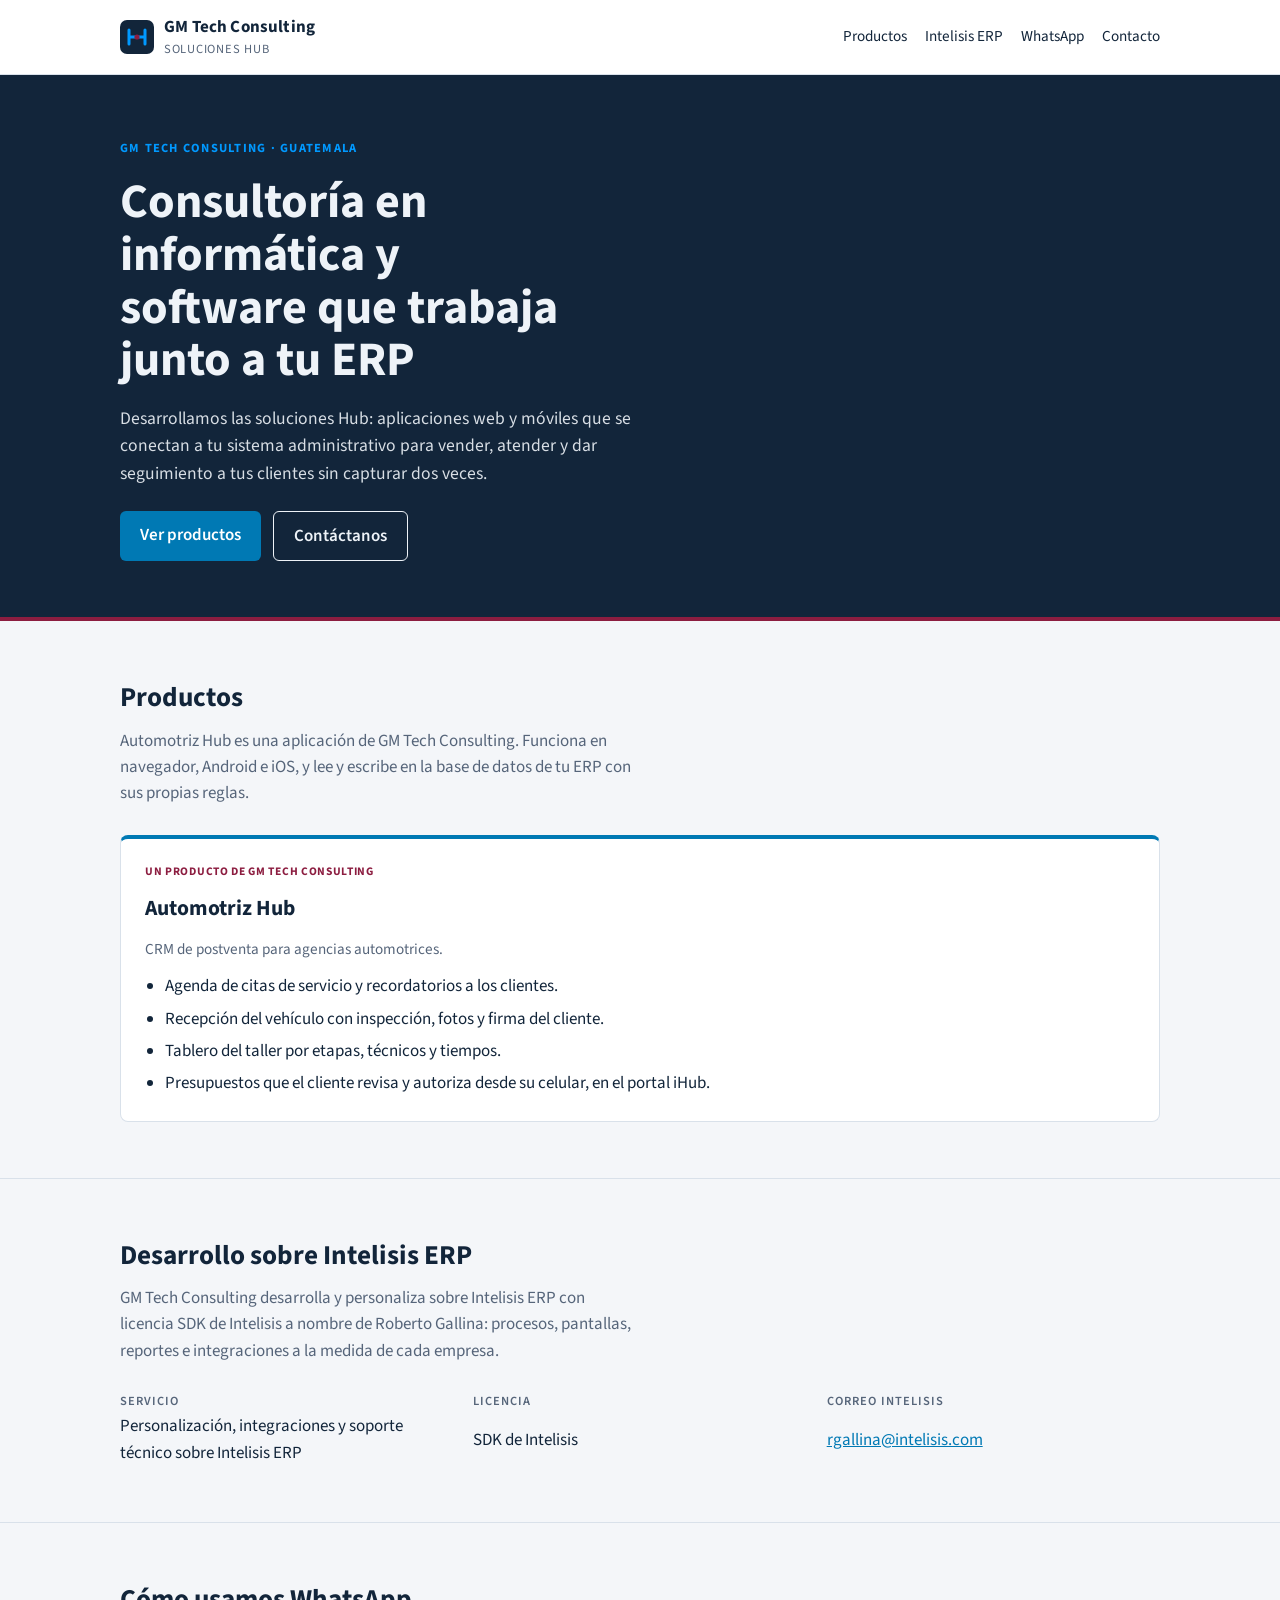
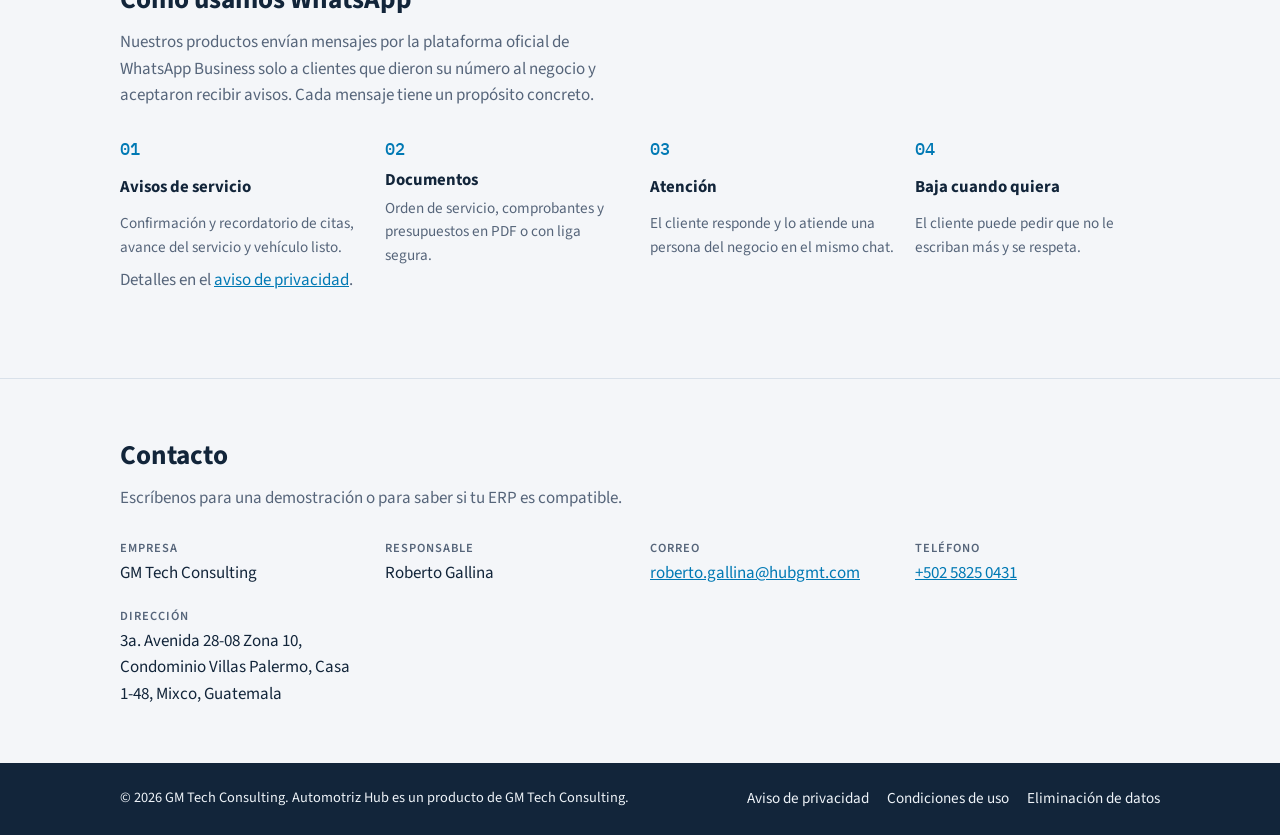
==== index.html @ 44f6e664 "Página de eliminación de datos (requisito de Meta)" ====
<!doctype html>
<html lang="es">
<head>
<meta charset="utf-8">
<meta name="viewport" content="width=device-width, initial-scale=1">
<title>GM Tech Consulting · Automotriz Hub</title>
<meta name="description" content="GM Tech Consulting: consultoría en informática y Automotriz Hub, CRM de postventa para agencias automotrices. Guatemala.">
<link rel="preconnect" href="https://fonts.googleapis.com">
<link rel="stylesheet" href="https://fonts.googleapis.com/css2?family=Source+Sans+3:wght@400;600;700&family=IBM+Plex+Mono:wght@500&display=swap">
<link rel="stylesheet" href="estilos.css">
</head>
<body>
<header class="barra">
  <div class="ancho">
    <a class="marca" href="./">
      <svg width="34" height="34" viewBox="0 0 34 34" aria-hidden="true"><rect width="34" height="34" rx="7" fill="#12253a"/><path d="M9 10v14M25 10v14M9 17h16" stroke="#0099ff" stroke-width="3" stroke-linecap="round"/><circle cx="17" cy="17" r="2.6" fill="#8c1d40"/></svg>
      <span>GM Tech Consulting<small>Soluciones Hub</small></span>
    </a>
    <nav aria-label="Principal">
      <a href="#productos">Productos</a>
      <a href="#intelisis">Intelisis ERP</a>
      <a href="#whatsapp">WhatsApp</a>
      <a href="#contacto">Contacto</a>
    </nav>
  </div>
</header>

<main>
  <div class="portada">
    <div class="ancho">
      <p class="etiqueta">GM Tech Consulting · Guatemala</p>
      <h1>Consultoría en informática y software que trabaja junto a tu ERP</h1>
      <p class="lema">Desarrollamos las soluciones Hub: aplicaciones web y móviles que se conectan a tu sistema administrativo para vender, atender y dar seguimiento a tus clientes sin capturar dos veces.</p>
      <div class="botones">
        <a class="boton" href="#productos">Ver productos</a>
        <a class="boton claro" href="#contacto">Contáctanos</a>
      </div>
    </div>
  </div>

  <section id="productos">
    <div class="ancho">
      <h2>Productos</h2>
      <p class="intro">Automotriz Hub es una aplicación de GM Tech Consulting. Funciona en navegador, Android e iOS, y lee y escribe en la base de datos de tu ERP con sus propias reglas.</p>
      <div class="productos">
        <article class="producto" id="automotriz-hub">
          <p class="sello">Un producto de GM Tech Consulting</p>
          <h3>Automotriz Hub</h3>
          <p class="para">CRM de postventa para agencias automotrices.</p>
          <ul>
            <li>Agenda de citas de servicio y recordatorios a los clientes.</li>
            <li>Recepción del vehículo con inspección, fotos y firma del cliente.</li>
            <li>Tablero del taller por etapas, técnicos y tiempos.</li>
            <li>Presupuestos que el cliente revisa y autoriza desde su celular, en el portal iHub.</li>
          </ul>
        </article>
      </div>
    </div>
  </section>

  <section id="intelisis">
    <div class="ancho">
      <h2>Desarrollo sobre Intelisis ERP</h2>
      <p class="intro">GM Tech Consulting desarrolla y personaliza sobre Intelisis ERP con licencia SDK de Intelisis a nombre de Roberto Gallina: procesos, pantallas, reportes e integraciones a la medida de cada empresa.</p>
      <div class="contacto">
        <div class="dato"><b>Servicio</b><span>Personalización, integraciones y soporte técnico sobre Intelisis ERP</span></div>
        <div class="dato"><b>Licencia</b><span>SDK de Intelisis</span></div>
        <div class="dato"><b>Correo Intelisis</b><a href="mailto:rgallina@intelisis.com">rgallina@intelisis.com</a></div>
      </div>
    </div>
  </section>

  <section id="whatsapp">
    <div class="ancho">
      <h2>Cómo usamos WhatsApp</h2>
      <p class="intro">Nuestros productos envían mensajes por la plataforma oficial de WhatsApp Business solo a clientes que dieron su número al negocio y aceptaron recibir avisos. Cada mensaje tiene un propósito concreto.</p>
      <ol class="pasos">
        <li><strong>Avisos de servicio</strong><span>Confirmación y recordatorio de citas, avance del servicio y vehículo listo.</span></li>
        <li><strong>Documentos</strong><span>Orden de servicio, comprobantes y presupuestos en PDF o con liga segura.</span></li>
        <li><strong>Atención</strong><span>El cliente responde y lo atiende una persona del negocio en el mismo chat.</span></li>
        <li><strong>Baja cuando quiera</strong><span>El cliente puede pedir que no le escriban más y se respeta.</span></li>
      </ol>
      <p class="intro">Detalles en el <a href="privacidad.html">aviso de privacidad</a>.</p>
    </div>
  </section>

  <section id="contacto">
    <div class="ancho">
      <h2>Contacto</h2>
      <p class="intro">Escríbenos para una demostración o para saber si tu ERP es compatible.</p>
      <div class="contacto">
        <div class="dato"><b>Empresa</b><span>GM Tech Consulting</span></div>
        <div class="dato"><b>Responsable</b><span>Roberto Gallina</span></div>
        <div class="dato"><b>Correo</b><a href="mailto:roberto.gallina@hubgmt.com">roberto.gallina@hubgmt.com</a></div>
        <div class="dato"><b>Teléfono</b><a href="tel:+50258250431">+502 5825 0431</a></div>
        <div class="dato"><b>Dirección</b><span>3a. Avenida 28-08 Zona 10, Condominio Villas Palermo, Casa 1-48, Mixco, Guatemala</span></div>
      </div>
    </div>
  </section>
</main>

<footer>
  <div class="ancho">
    <span>© 2026 GM Tech Consulting. Automotriz Hub es un producto de GM Tech Consulting.</span>
    <nav aria-label="Legal"><a href="privacidad.html">Aviso de privacidad</a><a href="condiciones.html">Condiciones de uso</a><a href="eliminacion-datos.html">Eliminación de datos</a></nav>
  </div>
</footer>
</body>
</html>
---- estilos.css ----
/* GM Tech Consulting · hoja única del sitio. Tokens de color en :root, modo oscuro por preferencia del sistema. */
:root{
  --fondo:#f4f6f9; --panel:#ffffff; --tinta:#12253a; --suave:#56657a; --linea:#d9e1ea;
  --accion:#0079b4; --vivo:#0099ff; --acento:#8c1d40; --banda:#12253a; --banda-tinta:#eef3f8;
  --f-texto:"Myriad Pro","Source Sans 3","Segoe UI",system-ui,sans-serif;
  --f-mono:"IBM Plex Mono",ui-monospace,Menlo,Consolas,monospace;
}
@media (prefers-color-scheme: dark){
  :root{--fondo:#0b1622; --panel:#12253a; --tinta:#e8eef5; --suave:#9fb0c3; --linea:#22384f;
    --accion:#4fb3e6; --vivo:#5cc2ff; --acento:#e07a9a; --banda:#071019; --banda-tinta:#e8eef5; color-scheme:dark}
}
*{box-sizing:border-box}
html{scroll-behavior:smooth}
body{margin:0;background:var(--fondo);color:var(--tinta);font-family:var(--f-texto);font-size:17px;line-height:1.55}
a{color:var(--accion)}
img{max-width:100%}
.ancho{max-width:1080px;margin:0 auto;padding-inline:20px}

/* Barra superior */
.barra{background:var(--panel);border-bottom:1px solid var(--linea)}
.barra .ancho{display:flex;flex-wrap:wrap;align-items:center;justify-content:space-between;gap:12px;padding-block:14px}
.marca{display:flex;align-items:center;gap:10px;text-decoration:none;color:var(--tinta);font-weight:700;letter-spacing:.01em}
.marca svg{flex:none}
.marca small{display:block;font-weight:400;color:var(--suave);font-size:.78rem;letter-spacing:.06em;text-transform:uppercase}
nav{display:flex;flex-wrap:wrap;gap:4px 18px;font-size:.95rem}
nav a{text-decoration:none;color:var(--tinta)}
nav a:hover{color:var(--accion)}

/* Portada */
.portada{background:var(--banda);color:var(--banda-tinta);border-bottom:4px solid var(--acento)}
.portada .ancho{padding-block:64px 56px;display:grid;gap:18px}
.etiqueta{font-size:.78rem;letter-spacing:.1em;text-transform:uppercase;color:var(--vivo);font-weight:700;margin:0}
h1{font-size:clamp(2rem,4.5vw,3rem);line-height:1.1;margin:0;text-wrap:balance;max-width:20ch}
.portada p.lema{margin:0;max-width:60ch;font-size:1.1rem;opacity:.9}
.botones{display:flex;flex-wrap:wrap;gap:12px;margin-top:6px}
.boton{display:inline-block;padding:11px 20px;border-radius:6px;background:var(--accion);color:#fff;text-decoration:none;font-weight:600}
.boton.claro{background:transparent;border:1px solid currentColor;color:var(--banda-tinta)}

/* Secciones */
section{padding-block:56px}
section + section{border-top:1px solid var(--linea)}
h2{font-size:1.7rem;margin:0 0 8px;text-wrap:balance}
.intro{color:var(--suave);max-width:65ch;margin:0 0 28px}
.productos{display:grid;grid-template-columns:repeat(auto-fit,minmax(300px,1fr));gap:24px}
.producto{background:var(--panel);border:1px solid var(--linea);border-top:4px solid var(--accion);border-radius:8px;padding:24px;display:grid;gap:12px;align-content:start;min-width:0}
.producto h3{margin:0;font-size:1.35rem}
.producto .para{margin:0;color:var(--suave);font-size:.95rem}
.producto ul{margin:0;padding-left:20px;display:grid;gap:6px}
.sello{display:inline-block;font-size:.72rem;font-weight:700;letter-spacing:.06em;text-transform:uppercase;color:var(--acento);margin:0}

.pasos{display:grid;grid-template-columns:repeat(auto-fit,minmax(220px,1fr));gap:20px;counter-reset:paso;padding:0;margin:0;list-style:none}
.pasos li{counter-increment:paso;display:grid;gap:4px;min-width:0}
.pasos li::before{content:counter(paso,decimal-leading-zero);font-family:var(--f-mono);color:var(--accion);font-weight:500}
.pasos strong{font-size:1.05rem}
.pasos span{color:var(--suave);font-size:.95rem}

.contacto{display:grid;grid-template-columns:repeat(auto-fit,minmax(240px,1fr));gap:20px}
.dato{display:grid;gap:2px;min-width:0}
.dato b{font-size:.78rem;letter-spacing:.08em;text-transform:uppercase;color:var(--suave);font-weight:600}
.dato span,.dato a{overflow-wrap:anywhere}

/* Páginas legales */
.legal .ancho{max-width:760px}
.legal h1{font-size:2.2rem;max-width:none}
.legal h2{font-size:1.25rem;margin-top:32px}
.legal p,.legal li{max-width:68ch}
.legal .fecha{color:var(--suave);font-size:.95rem}

footer{background:var(--banda);color:var(--banda-tinta);font-size:.9rem}
footer .ancho{display:flex;flex-wrap:wrap;justify-content:space-between;gap:12px;padding-block:24px}
footer a{color:var(--banda-tinta)}
footer nav a{color:var(--banda-tinta)}
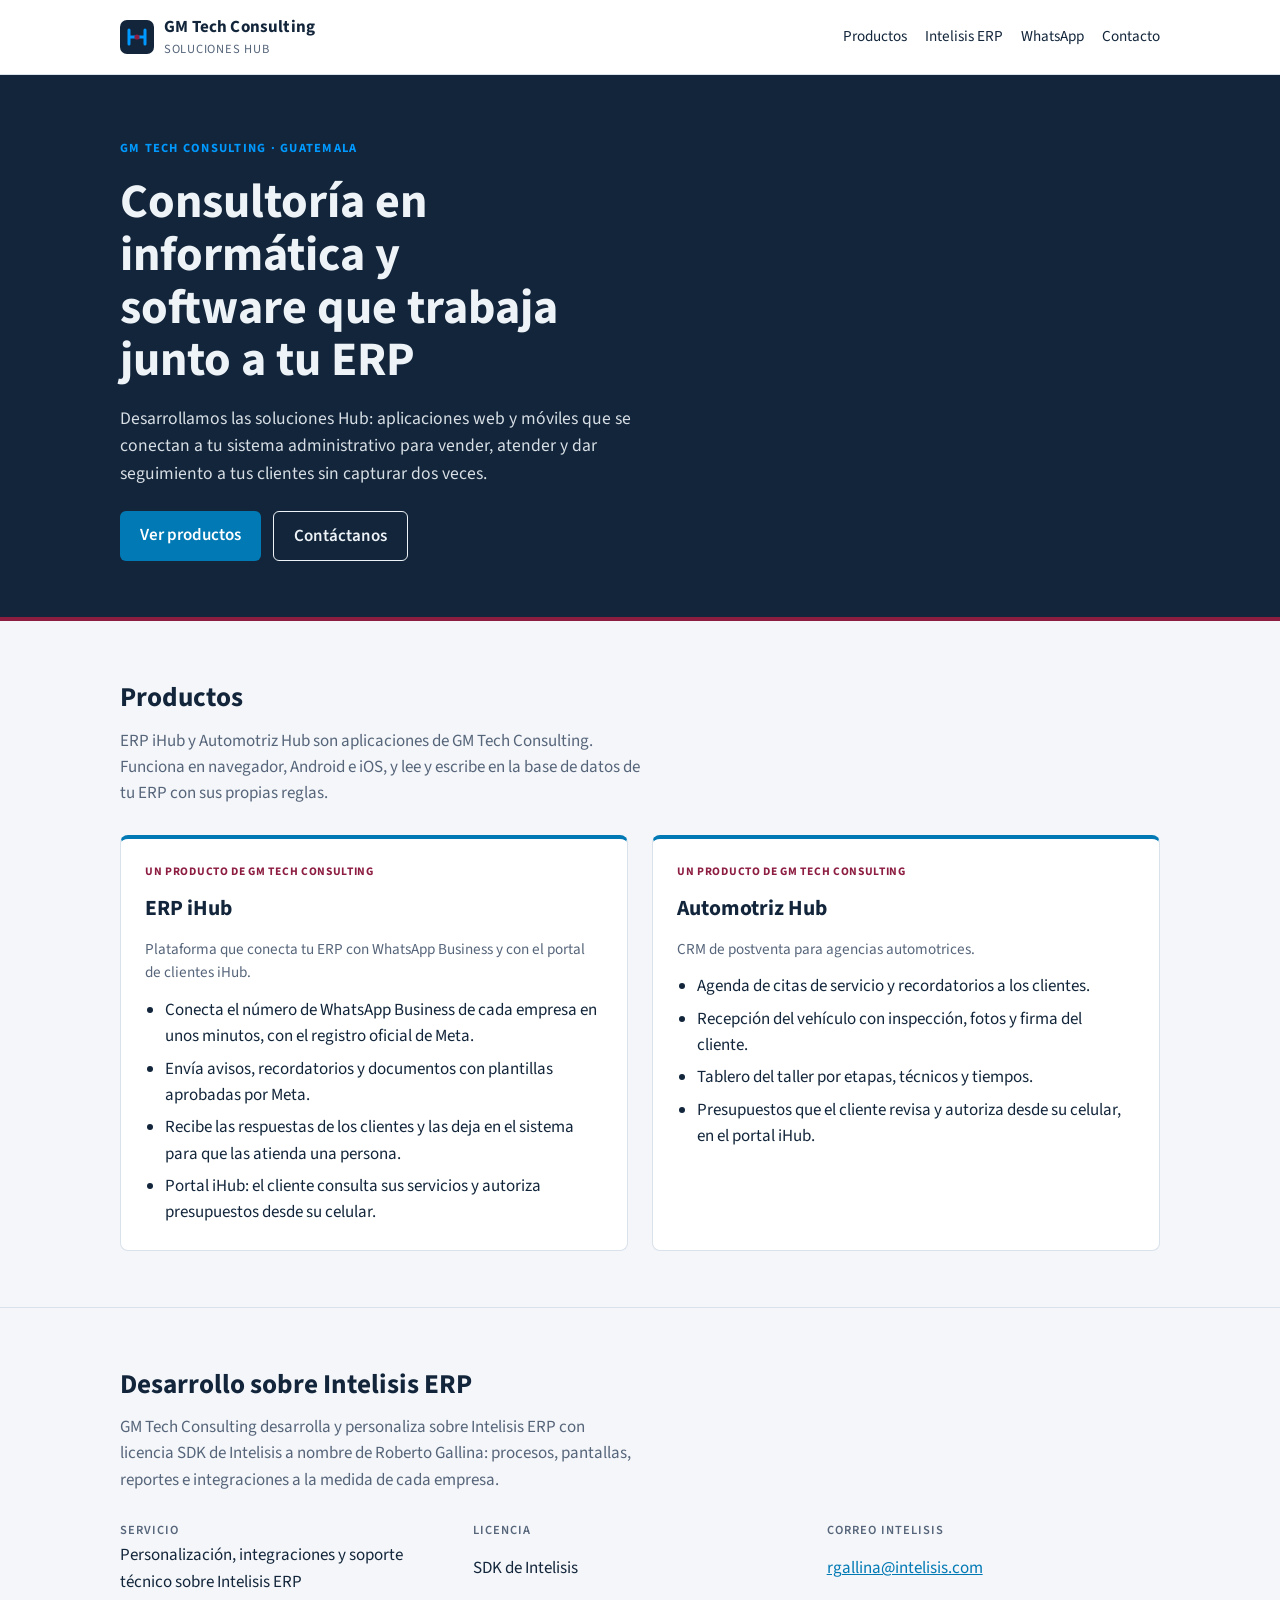
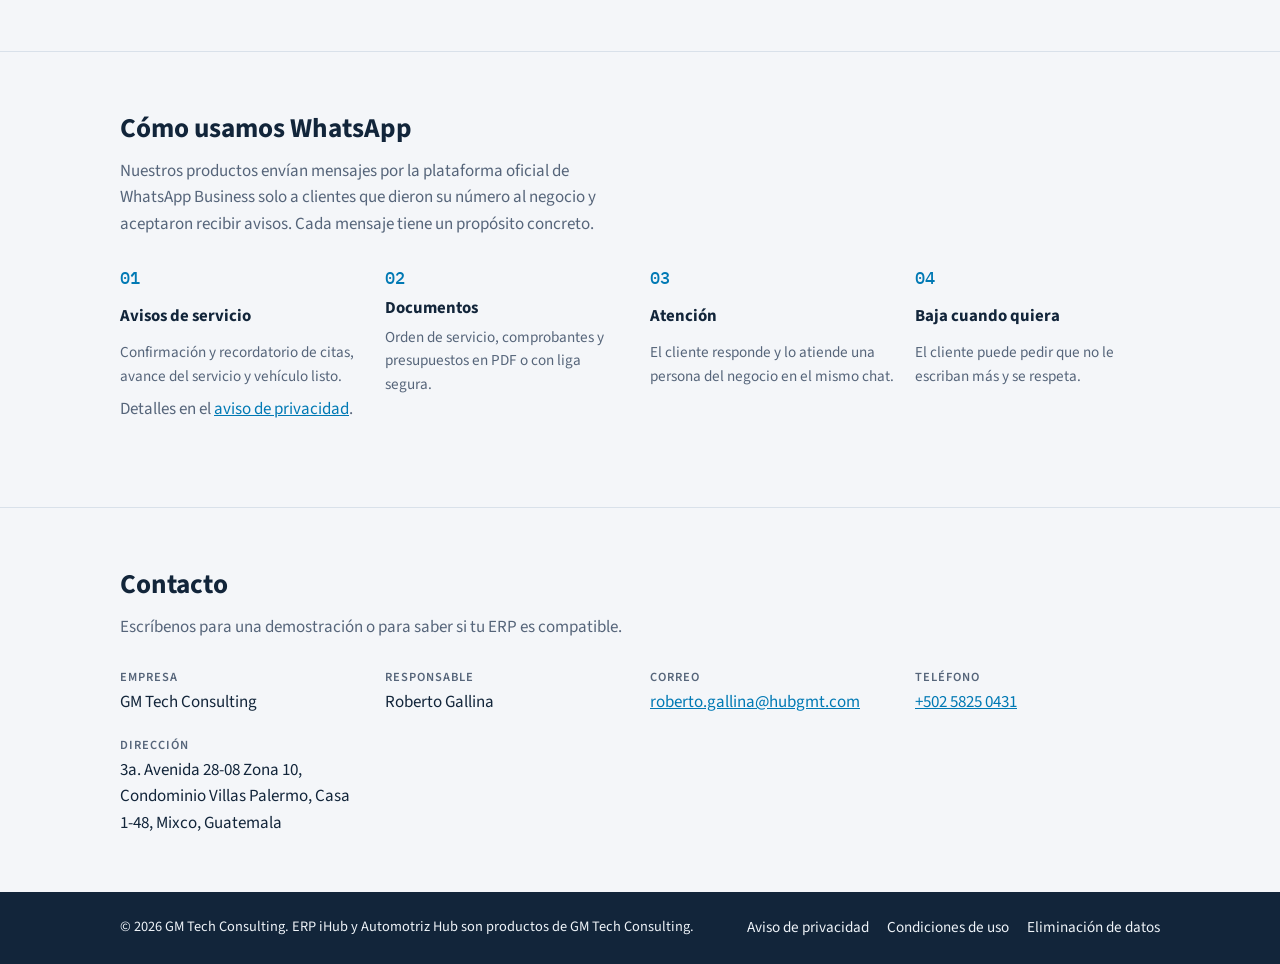
==== commit 30b64e5f: "Producto ERP iHub en el sitio y en las páginas legales" ====
--- a/index.html
+++ b/index.html
@@ -3,8 +3,8 @@
 <head>
 <meta charset="utf-8">
 <meta name="viewport" content="width=device-width, initial-scale=1">
-<title>GM Tech Consulting · Automotriz Hub</title>
-<meta name="description" content="GM Tech Consulting: consultoría en informática y Automotriz Hub, CRM de postventa para agencias automotrices. Guatemala.">
+<title>GM Tech Consulting · ERP iHub y Automotriz Hub</title>
+<meta name="description" content="GM Tech Consulting: consultoría en informática, ERP iHub (WhatsApp Business y portal de clientes para tu ERP) y Automotriz Hub, CRM de postventa para agencias automotrices. Guatemala.">
 <link rel="preconnect" href="https://fonts.googleapis.com">
 <link rel="stylesheet" href="https://fonts.googleapis.com/css2?family=Source+Sans+3:wght@400;600;700&family=IBM+Plex+Mono:wght@500&display=swap">
 <link rel="stylesheet" href="estilos.css">
@@ -41,8 +41,19 @@
   <section id="productos">
     <div class="ancho">
       <h2>Productos</h2>
-      <p class="intro">Automotriz Hub es una aplicación de GM Tech Consulting. Funciona en navegador, Android e iOS, y lee y escribe en la base de datos de tu ERP con sus propias reglas.</p>
+      <p class="intro">ERP iHub y Automotriz Hub son aplicaciones de GM Tech Consulting. Funciona en navegador, Android e iOS, y lee y escribe en la base de datos de tu ERP con sus propias reglas.</p>
       <div class="productos">
+        <article class="producto" id="erp-ihub">
+          <p class="sello">Un producto de GM Tech Consulting</p>
+          <h3>ERP iHub</h3>
+          <p class="para">Plataforma que conecta tu ERP con WhatsApp Business y con el portal de clientes iHub.</p>
+          <ul>
+            <li>Conecta el número de WhatsApp Business de cada empresa en unos minutos, con el registro oficial de Meta.</li>
+            <li>Envía avisos, recordatorios y documentos con plantillas aprobadas por Meta.</li>
+            <li>Recibe las respuestas de los clientes y las deja en el sistema para que las atienda una persona.</li>
+            <li>Portal iHub: el cliente consulta sus servicios y autoriza presupuestos desde su celular.</li>
+          </ul>
+        </article>
         <article class="producto" id="automotriz-hub">
           <p class="sello">Un producto de GM Tech Consulting</p>
           <h3>Automotriz Hub</h3>
@@ -101,7 +112,7 @@
 
 <footer>
   <div class="ancho">
-    <span>© 2026 GM Tech Consulting. Automotriz Hub es un producto de GM Tech Consulting.</span>
+    <span>© 2026 GM Tech Consulting. ERP iHub y Automotriz Hub son productos de GM Tech Consulting.</span>
     <nav aria-label="Legal"><a href="privacidad.html">Aviso de privacidad</a><a href="condiciones.html">Condiciones de uso</a><a href="eliminacion-datos.html">Eliminación de datos</a></nav>
   </div>
 </footer>
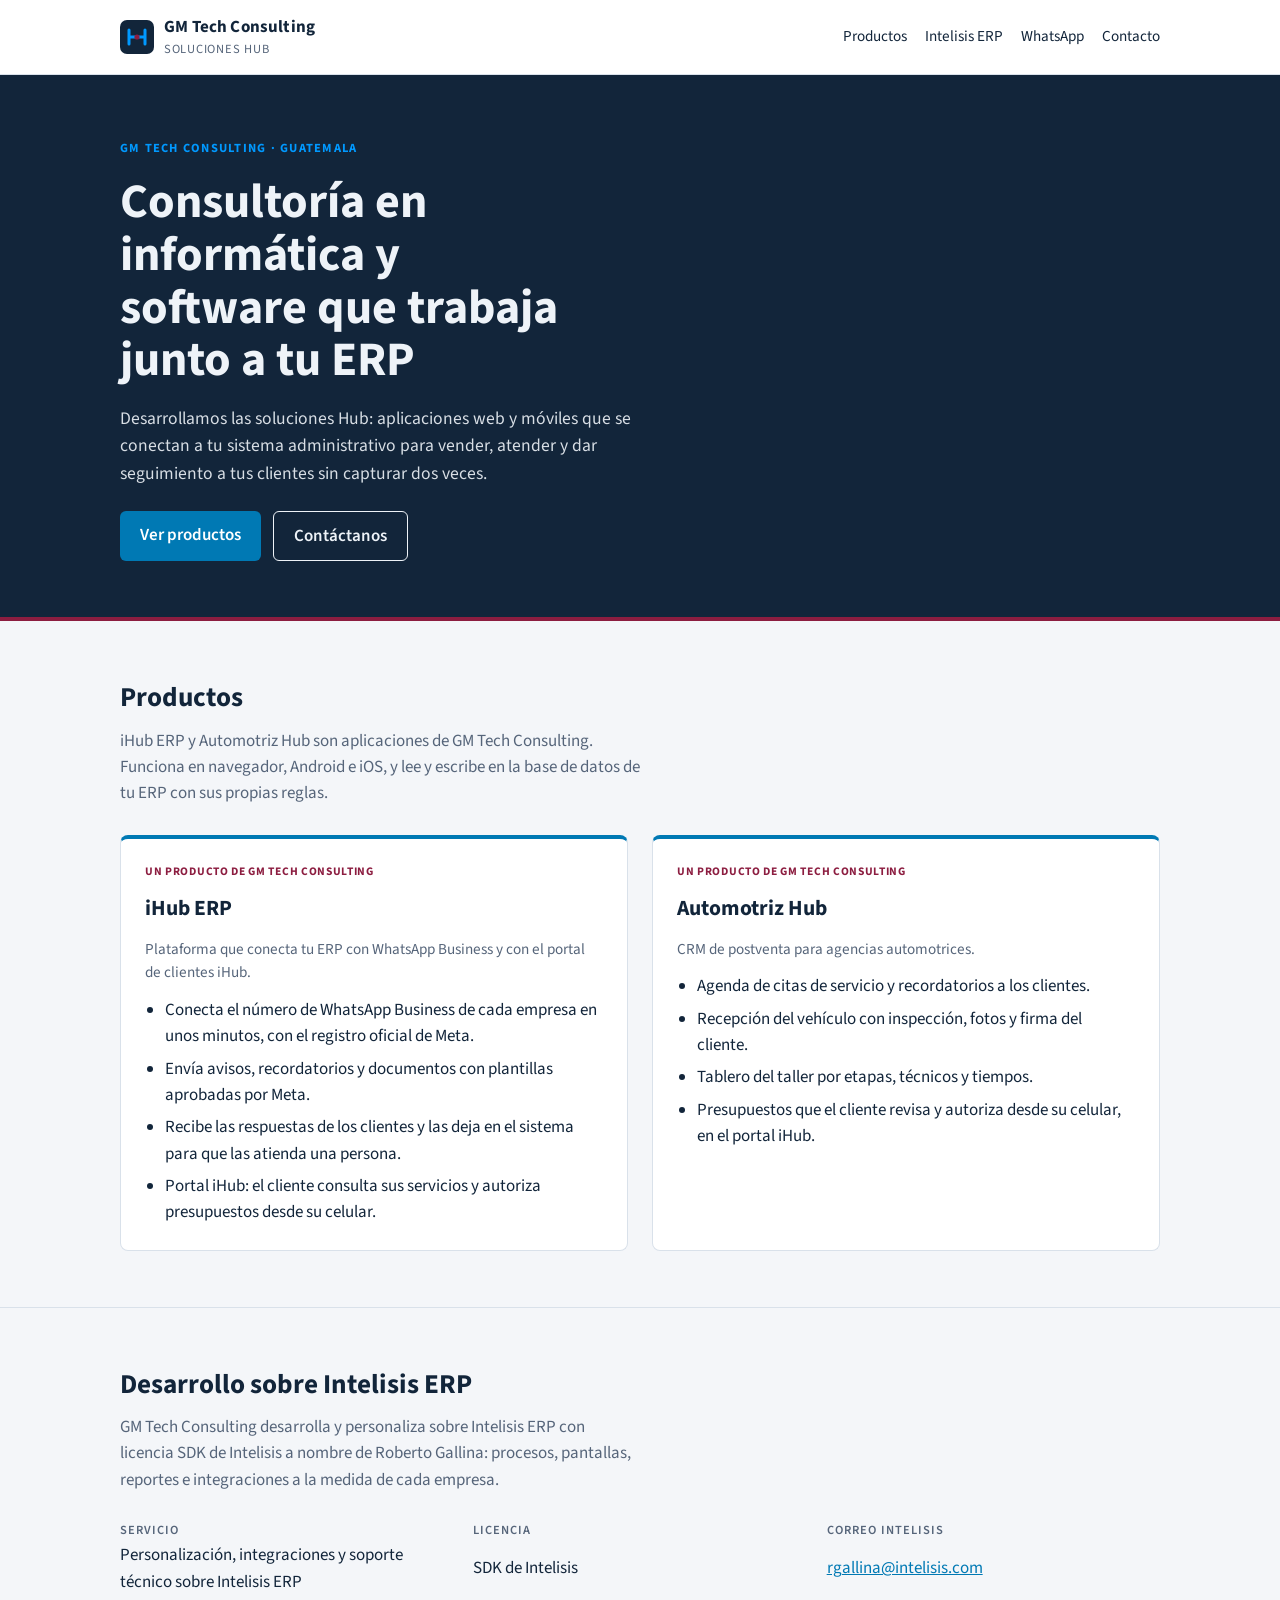
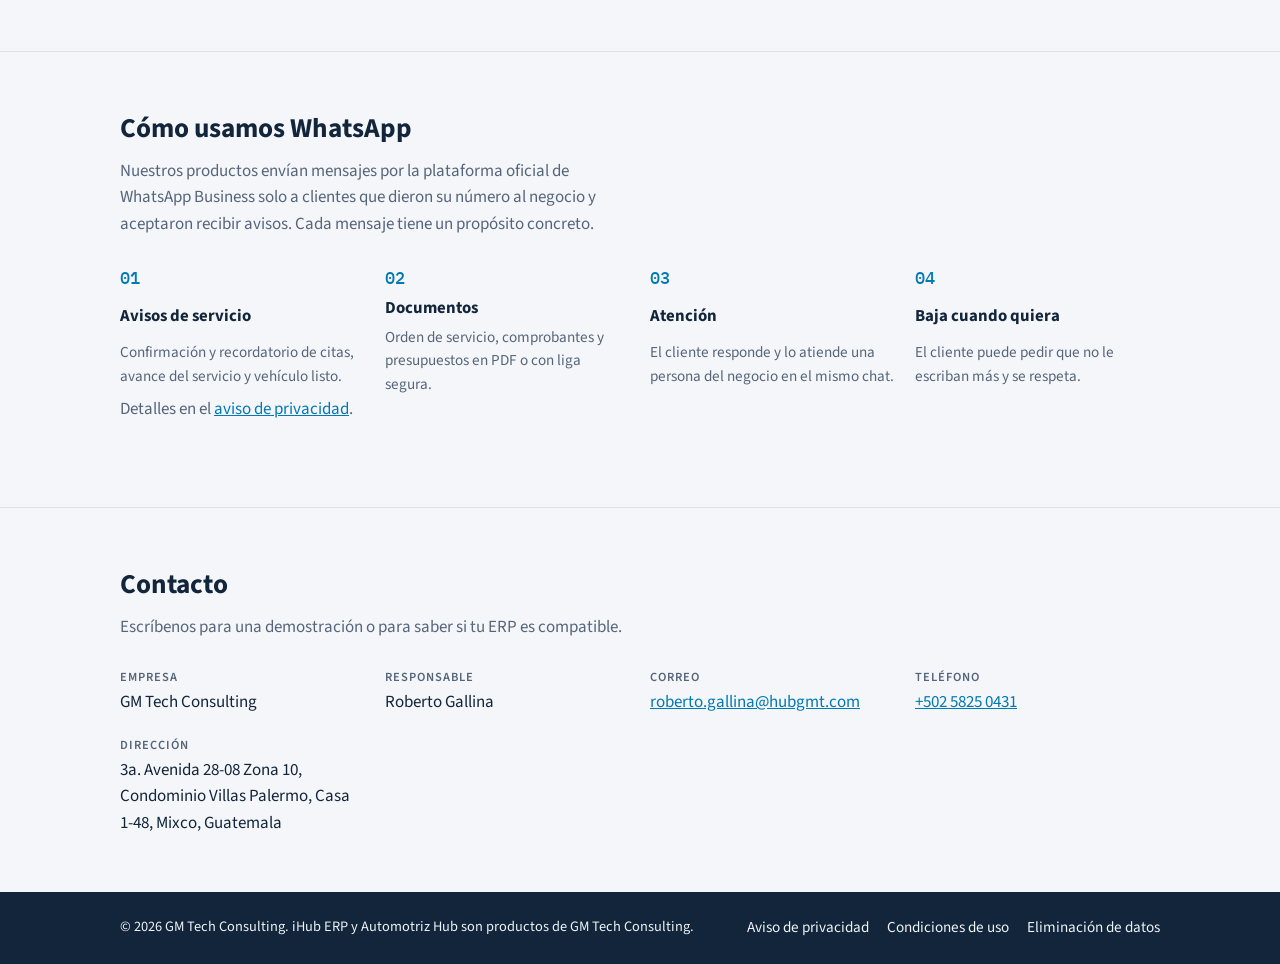
==== commit 82cf6d72: "Nombre correcto: iHub ERP" ====
--- a/index.html
+++ b/index.html
@@ -3,8 +3,8 @@
 <head>
 <meta charset="utf-8">
 <meta name="viewport" content="width=device-width, initial-scale=1">
-<title>GM Tech Consulting · ERP iHub y Automotriz Hub</title>
-<meta name="description" content="GM Tech Consulting: consultoría en informática, ERP iHub (WhatsApp Business y portal de clientes para tu ERP) y Automotriz Hub, CRM de postventa para agencias automotrices. Guatemala.">
+<title>GM Tech Consulting · iHub ERP y Automotriz Hub</title>
+<meta name="description" content="GM Tech Consulting: consultoría en informática, iHub ERP (WhatsApp Business y portal de clientes para tu ERP) y Automotriz Hub, CRM de postventa para agencias automotrices. Guatemala.">
 <link rel="preconnect" href="https://fonts.googleapis.com">
 <link rel="stylesheet" href="https://fonts.googleapis.com/css2?family=Source+Sans+3:wght@400;600;700&family=IBM+Plex+Mono:wght@500&display=swap">
 <link rel="stylesheet" href="estilos.css">
@@ -41,11 +41,11 @@
   <section id="productos">
     <div class="ancho">
       <h2>Productos</h2>
-      <p class="intro">ERP iHub y Automotriz Hub son aplicaciones de GM Tech Consulting. Funciona en navegador, Android e iOS, y lee y escribe en la base de datos de tu ERP con sus propias reglas.</p>
+      <p class="intro">iHub ERP y Automotriz Hub son aplicaciones de GM Tech Consulting. Funciona en navegador, Android e iOS, y lee y escribe en la base de datos de tu ERP con sus propias reglas.</p>
       <div class="productos">
-        <article class="producto" id="erp-ihub">
+        <article class="producto" id="ihub-erp">
           <p class="sello">Un producto de GM Tech Consulting</p>
-          <h3>ERP iHub</h3>
+          <h3>iHub ERP</h3>
           <p class="para">Plataforma que conecta tu ERP con WhatsApp Business y con el portal de clientes iHub.</p>
           <ul>
             <li>Conecta el número de WhatsApp Business de cada empresa en unos minutos, con el registro oficial de Meta.</li>
@@ -112,7 +112,7 @@
 
 <footer>
   <div class="ancho">
-    <span>© 2026 GM Tech Consulting. ERP iHub y Automotriz Hub son productos de GM Tech Consulting.</span>
+    <span>© 2026 GM Tech Consulting. iHub ERP y Automotriz Hub son productos de GM Tech Consulting.</span>
     <nav aria-label="Legal"><a href="privacidad.html">Aviso de privacidad</a><a href="condiciones.html">Condiciones de uso</a><a href="eliminacion-datos.html">Eliminación de datos</a></nav>
   </div>
 </footer>
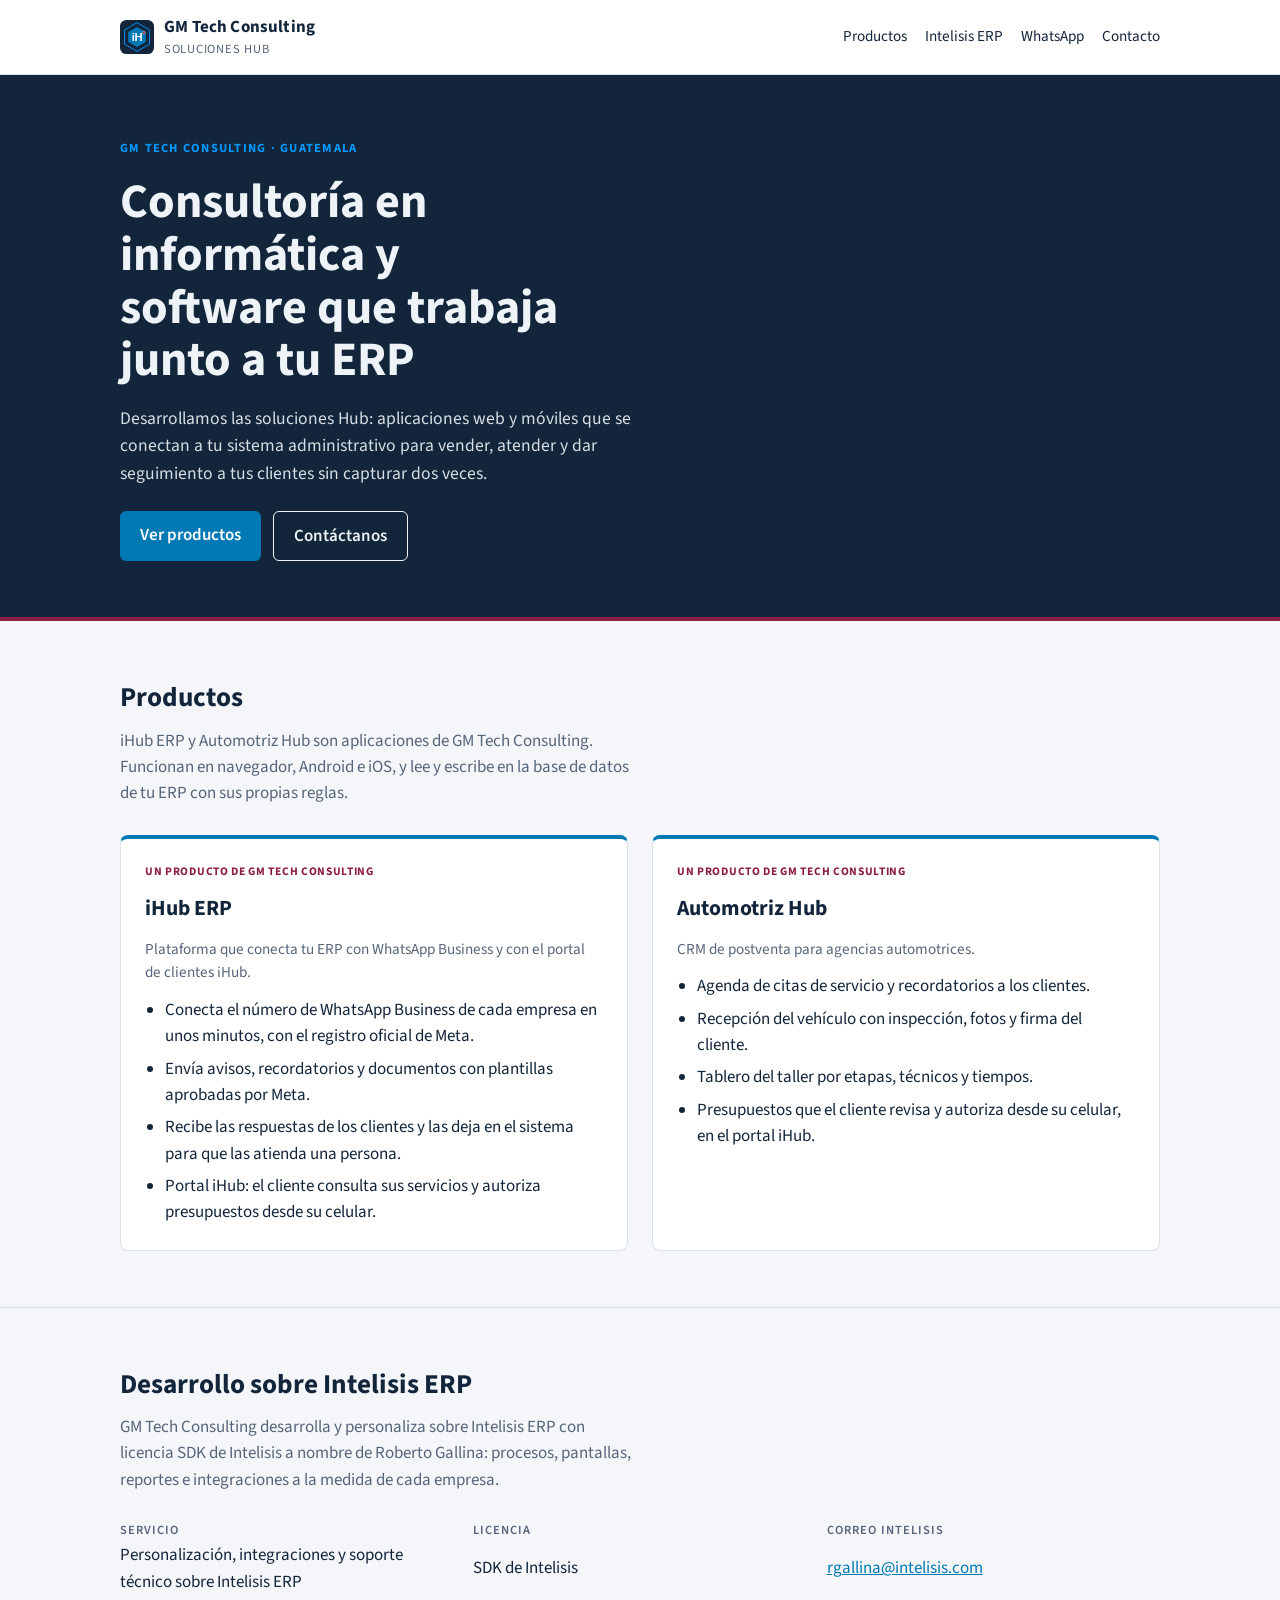
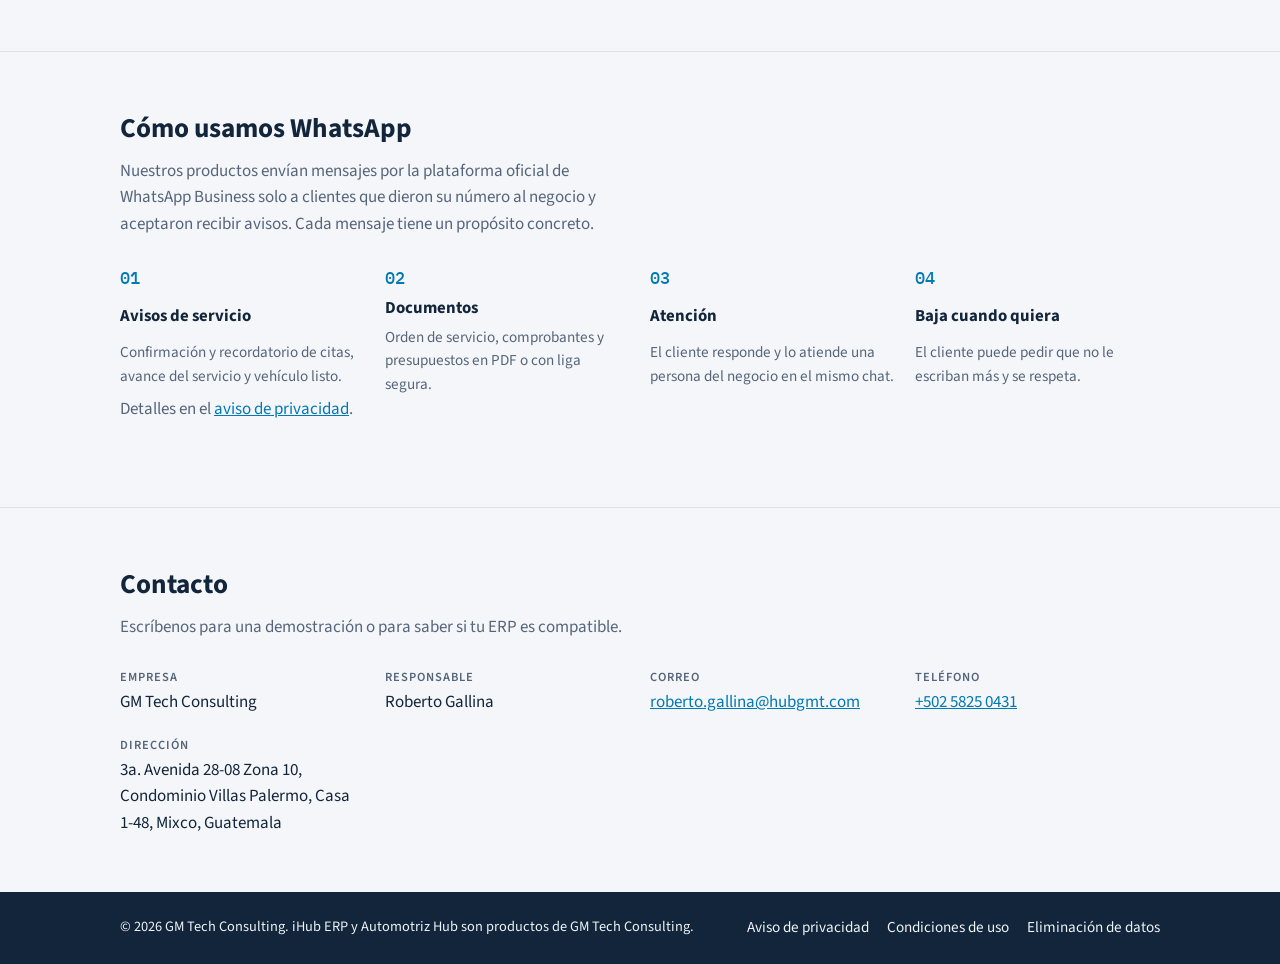
==== commit 2af06008: "Logo e ícono de iHub ERP con los colores del sitio" ====
--- a/index.html
+++ b/index.html
@@ -7,13 +7,15 @@
 <meta name="description" content="GM Tech Consulting: consultoría en informática, iHub ERP (WhatsApp Business y portal de clientes para tu ERP) y Automotriz Hub, CRM de postventa para agencias automotrices. Guatemala.">
 <link rel="preconnect" href="https://fonts.googleapis.com">
 <link rel="stylesheet" href="https://fonts.googleapis.com/css2?family=Source+Sans+3:wght@400;600;700&family=IBM+Plex+Mono:wght@500&display=swap">
+<link rel="icon" href="favicon.svg" type="image/svg+xml">
+<link rel="apple-touch-icon" href="apple-touch-icon.png">
 <link rel="stylesheet" href="estilos.css">
 </head>
 <body>
 <header class="barra">
   <div class="ancho">
     <a class="marca" href="./">
-      <svg width="34" height="34" viewBox="0 0 34 34" aria-hidden="true"><rect width="34" height="34" rx="7" fill="#12253a"/><path d="M9 10v14M25 10v14M9 17h16" stroke="#0099ff" stroke-width="3" stroke-linecap="round"/><circle cx="17" cy="17" r="2.6" fill="#8c1d40"/></svg>
+      <img src="favicon.svg" width="34" height="34" alt="" aria-hidden="true">
       <span>GM Tech Consulting<small>Soluciones Hub</small></span>
     </a>
     <nav aria-label="Principal">
@@ -41,7 +43,7 @@
   <section id="productos">
     <div class="ancho">
       <h2>Productos</h2>
-      <p class="intro">iHub ERP y Automotriz Hub son aplicaciones de GM Tech Consulting. Funciona en navegador, Android e iOS, y lee y escribe en la base de datos de tu ERP con sus propias reglas.</p>
+      <p class="intro">iHub ERP y Automotriz Hub son aplicaciones de GM Tech Consulting. Funcionan en navegador, Android e iOS, y lee y escribe en la base de datos de tu ERP con sus propias reglas.</p>
       <div class="productos">
         <article class="producto" id="ihub-erp">
           <p class="sello">Un producto de GM Tech Consulting</p>
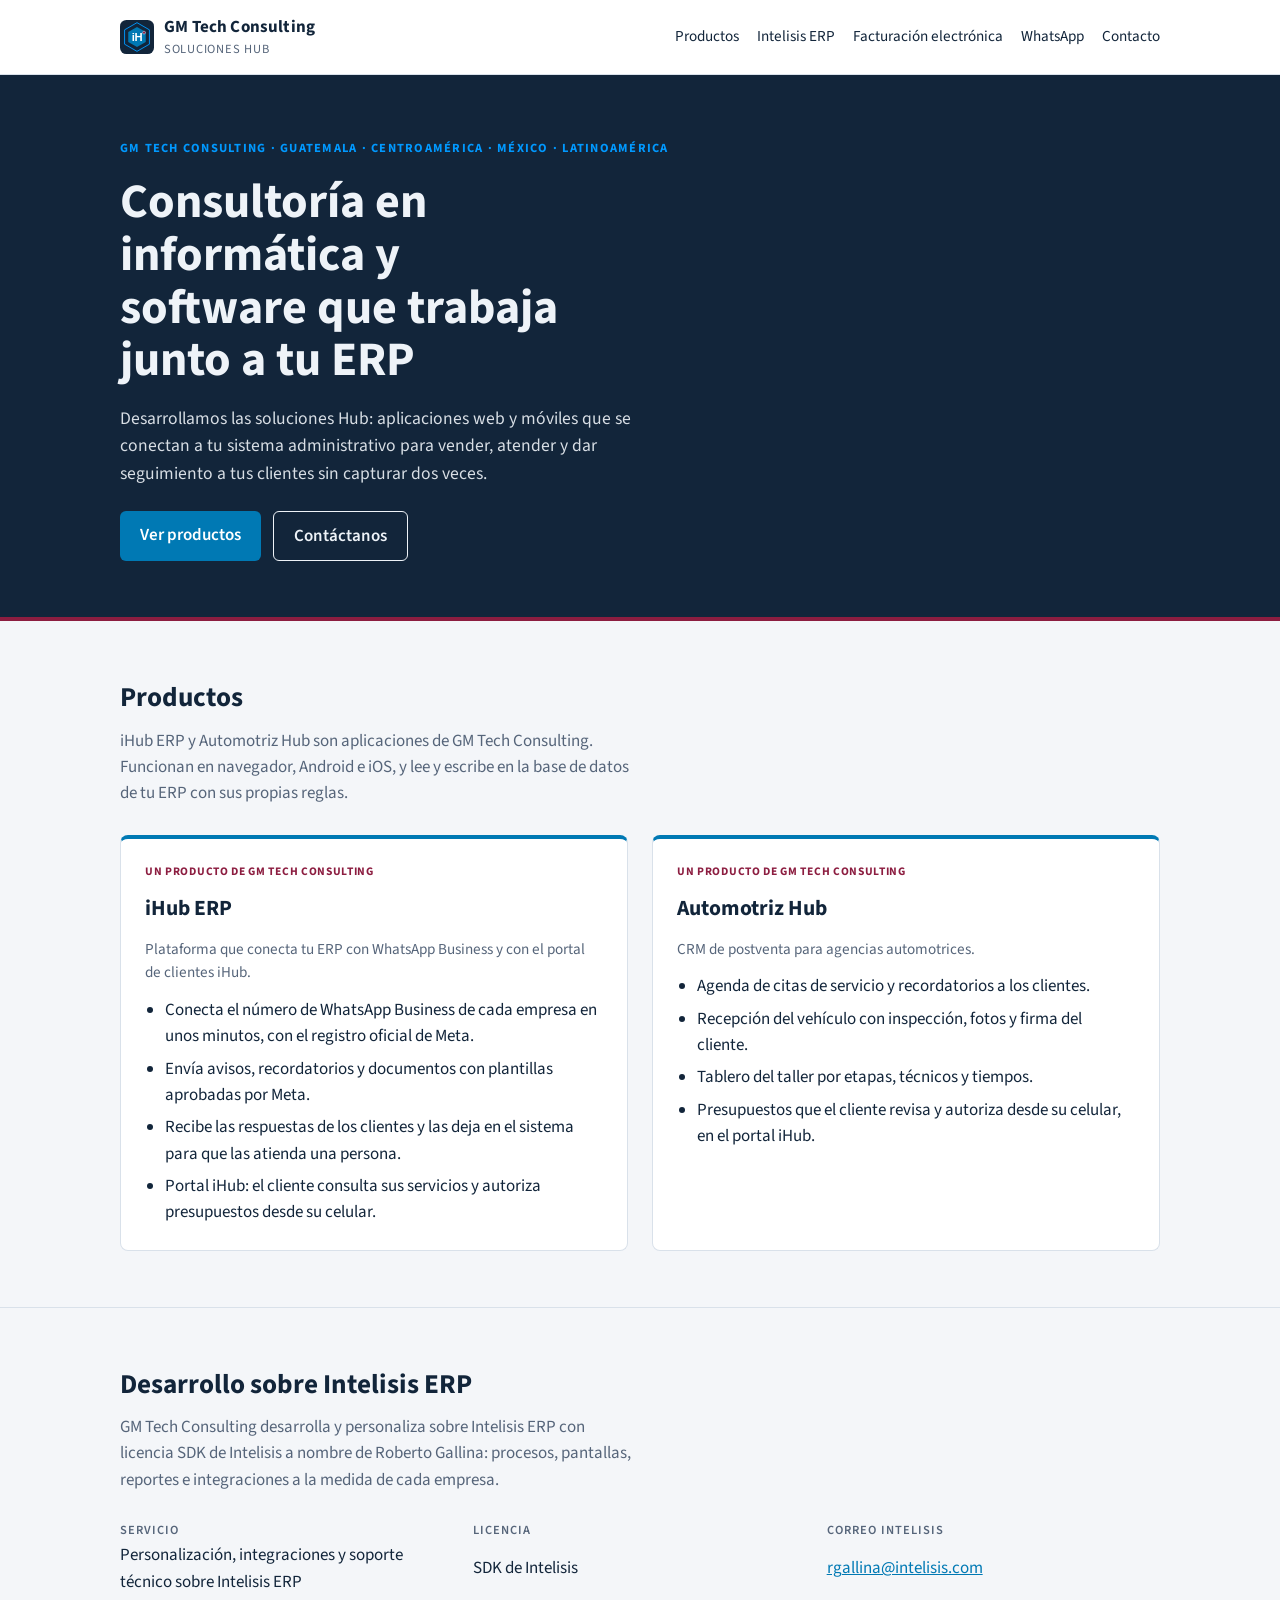
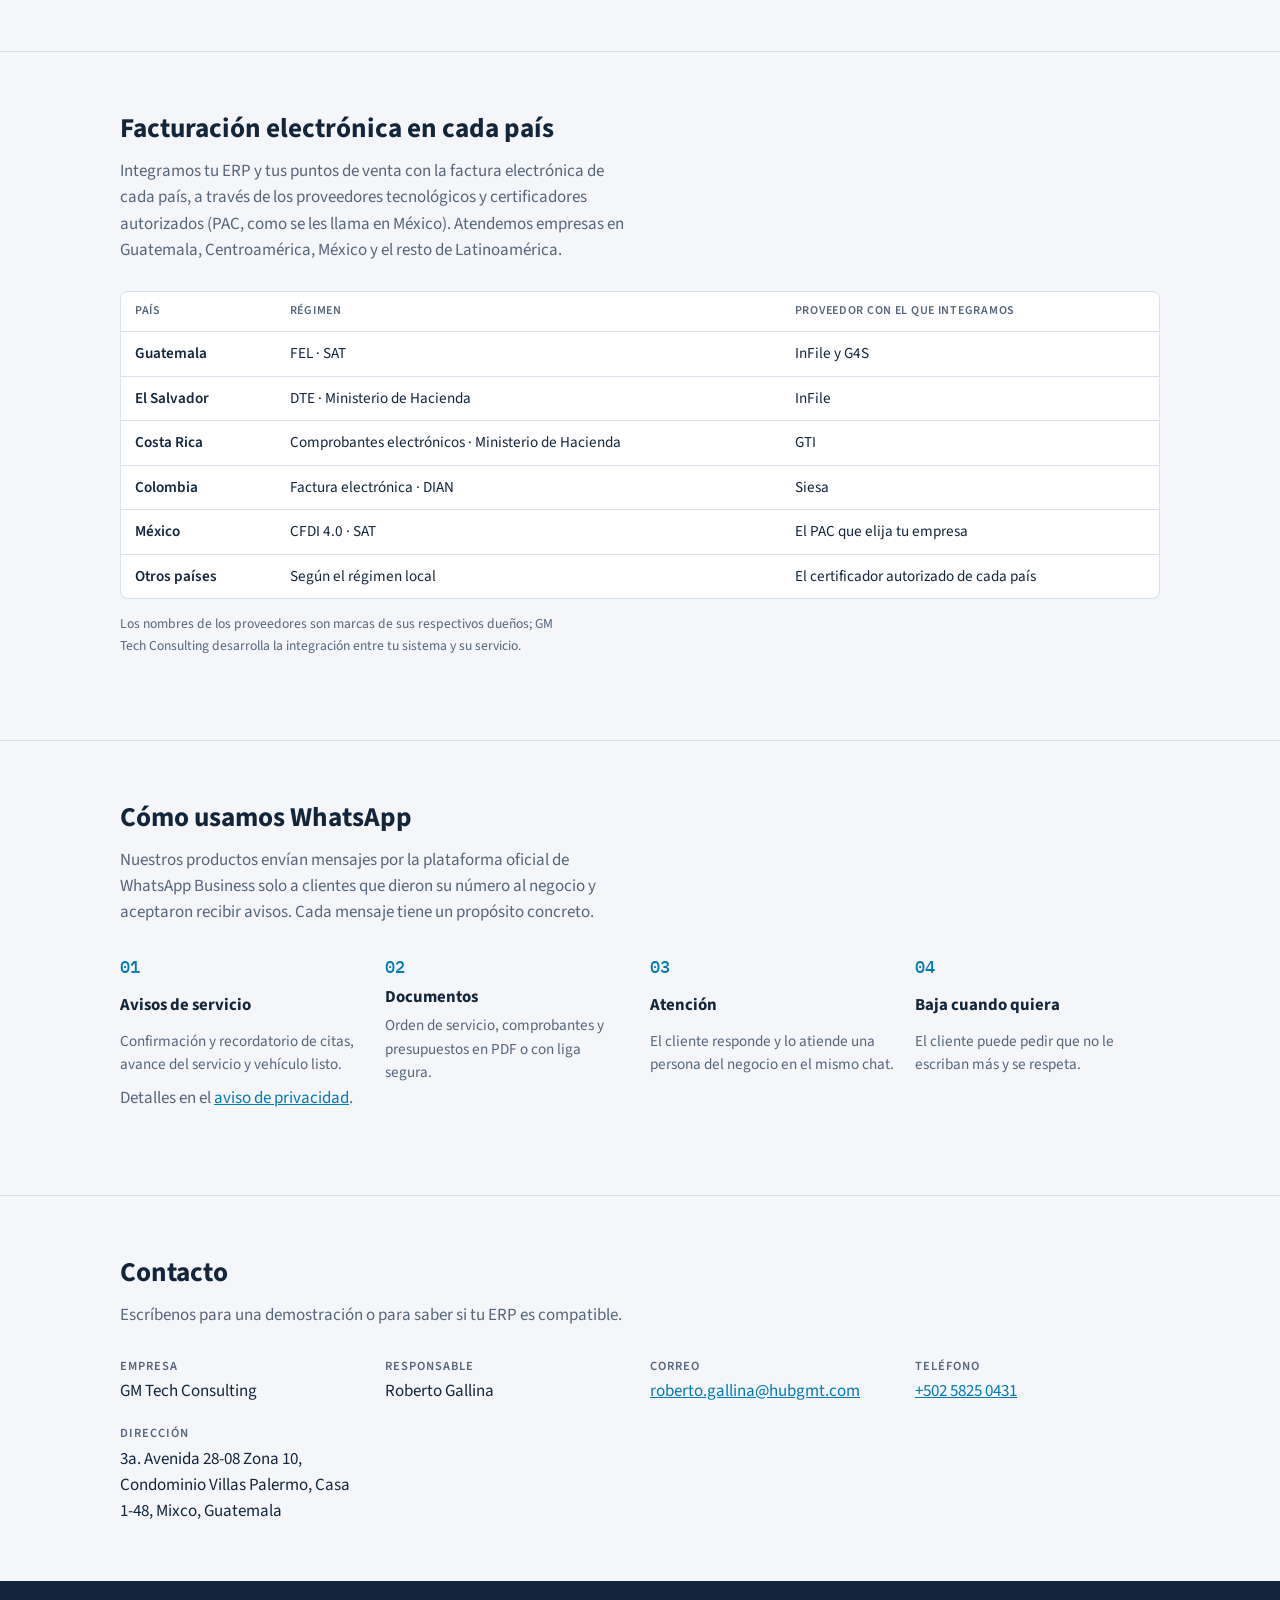
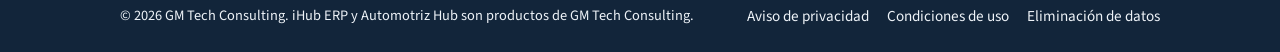
==== commit a296450a: "Cobertura Guatemala, Centroamérica, México y Latinoamérica; facturación electrónica por país" ====
--- a/index.html
+++ b/index.html
@@ -4,7 +4,7 @@
 <meta charset="utf-8">
 <meta name="viewport" content="width=device-width, initial-scale=1">
 <title>GM Tech Consulting · iHub ERP y Automotriz Hub</title>
-<meta name="description" content="GM Tech Consulting: consultoría en informática, iHub ERP (WhatsApp Business y portal de clientes para tu ERP) y Automotriz Hub, CRM de postventa para agencias automotrices. Guatemala.">
+<meta name="description" content="GM Tech Consulting: consultoría en informática, iHub ERP (WhatsApp Business y portal de clientes para tu ERP) y Automotriz Hub, CRM de postventa para agencias automotrices, y facturación electrónica integrada. Guatemala, Centroamérica, México y Latinoamérica.">
 <link rel="preconnect" href="https://fonts.googleapis.com">
 <link rel="stylesheet" href="https://fonts.googleapis.com/css2?family=Source+Sans+3:wght@400;600;700&family=IBM+Plex+Mono:wght@500&display=swap">
 <link rel="icon" href="favicon.svg" type="image/svg+xml">
@@ -21,6 +21,7 @@
     <nav aria-label="Principal">
       <a href="#productos">Productos</a>
       <a href="#intelisis">Intelisis ERP</a>
+      <a href="#facturacion">Facturación electrónica</a>
       <a href="#whatsapp">WhatsApp</a>
       <a href="#contacto">Contacto</a>
     </nav>
@@ -30,7 +31,7 @@
 <main>
   <div class="portada">
     <div class="ancho">
-      <p class="etiqueta">GM Tech Consulting · Guatemala</p>
+      <p class="etiqueta">GM Tech Consulting · Guatemala · Centroamérica · México · Latinoamérica</p>
       <h1>Consultoría en informática y software que trabaja junto a tu ERP</h1>
       <p class="lema">Desarrollamos las soluciones Hub: aplicaciones web y móviles que se conectan a tu sistema administrativo para vender, atender y dar seguimiento a tus clientes sin capturar dos veces.</p>
       <div class="botones">
@@ -83,6 +84,25 @@
     </div>
   </section>
 
+  <section id="facturacion">
+    <div class="ancho">
+      <h2>Facturación electrónica en cada país</h2>
+      <p class="intro">Integramos tu ERP y tus puntos de venta con la factura electrónica de cada país, a través de los proveedores tecnológicos y certificadores autorizados (PAC, como se les llama en México). Atendemos empresas en Guatemala, Centroamérica, México y el resto de Latinoamérica.</p>
+      <div class="tabla"><table>
+        <thead><tr><th>País</th><th>Régimen</th><th>Proveedor con el que integramos</th></tr></thead>
+        <tbody>
+          <tr><td>Guatemala</td><td>FEL · SAT</td><td>InFile y G4S</td></tr>
+          <tr><td>El Salvador</td><td>DTE · Ministerio de Hacienda</td><td>InFile</td></tr>
+          <tr><td>Costa Rica</td><td>Comprobantes electrónicos · Ministerio de Hacienda</td><td>GTI</td></tr>
+          <tr><td>Colombia</td><td>Factura electrónica · DIAN</td><td>Siesa</td></tr>
+          <tr><td>México</td><td>CFDI 4.0 · SAT</td><td>El PAC que elija tu empresa</td></tr>
+          <tr><td>Otros países</td><td>Según el régimen local</td><td>El certificador autorizado de cada país</td></tr>
+        </tbody>
+      </table></div>
+      <p class="intro nota-pie">Los nombres de los proveedores son marcas de sus respectivos dueños; GM Tech Consulting desarrolla la integración entre tu sistema y su servicio.</p>
+    </div>
+  </section>
+
   <section id="whatsapp">
     <div class="ancho">
       <h2>Cómo usamos WhatsApp</h2>
--- a/estilos.css
+++ b/estilos.css
@@ -70,3 +70,12 @@
 footer .ancho{display:flex;flex-wrap:wrap;justify-content:space-between;gap:12px;padding-block:24px}
 footer a{color:var(--banda-tinta)}
 footer nav a{color:var(--banda-tinta)}
+
+/* Tabla de países (facturación electrónica) */
+.tabla{overflow-x:auto;background:var(--panel);border:1px solid var(--linea);border-radius:8px}
+.tabla table{border-collapse:collapse;width:100%;font-size:.95rem}
+.tabla th,.tabla td{text-align:left;vertical-align:top;padding:10px 14px;border-bottom:1px solid var(--linea)}
+.tabla tr:last-child td{border-bottom:0}
+.tabla th{font-size:.75rem;letter-spacing:.06em;text-transform:uppercase;color:var(--suave);font-weight:600}
+.tabla td:first-child{font-weight:600}
+.nota-pie{font-size:.85rem;margin-top:14px}
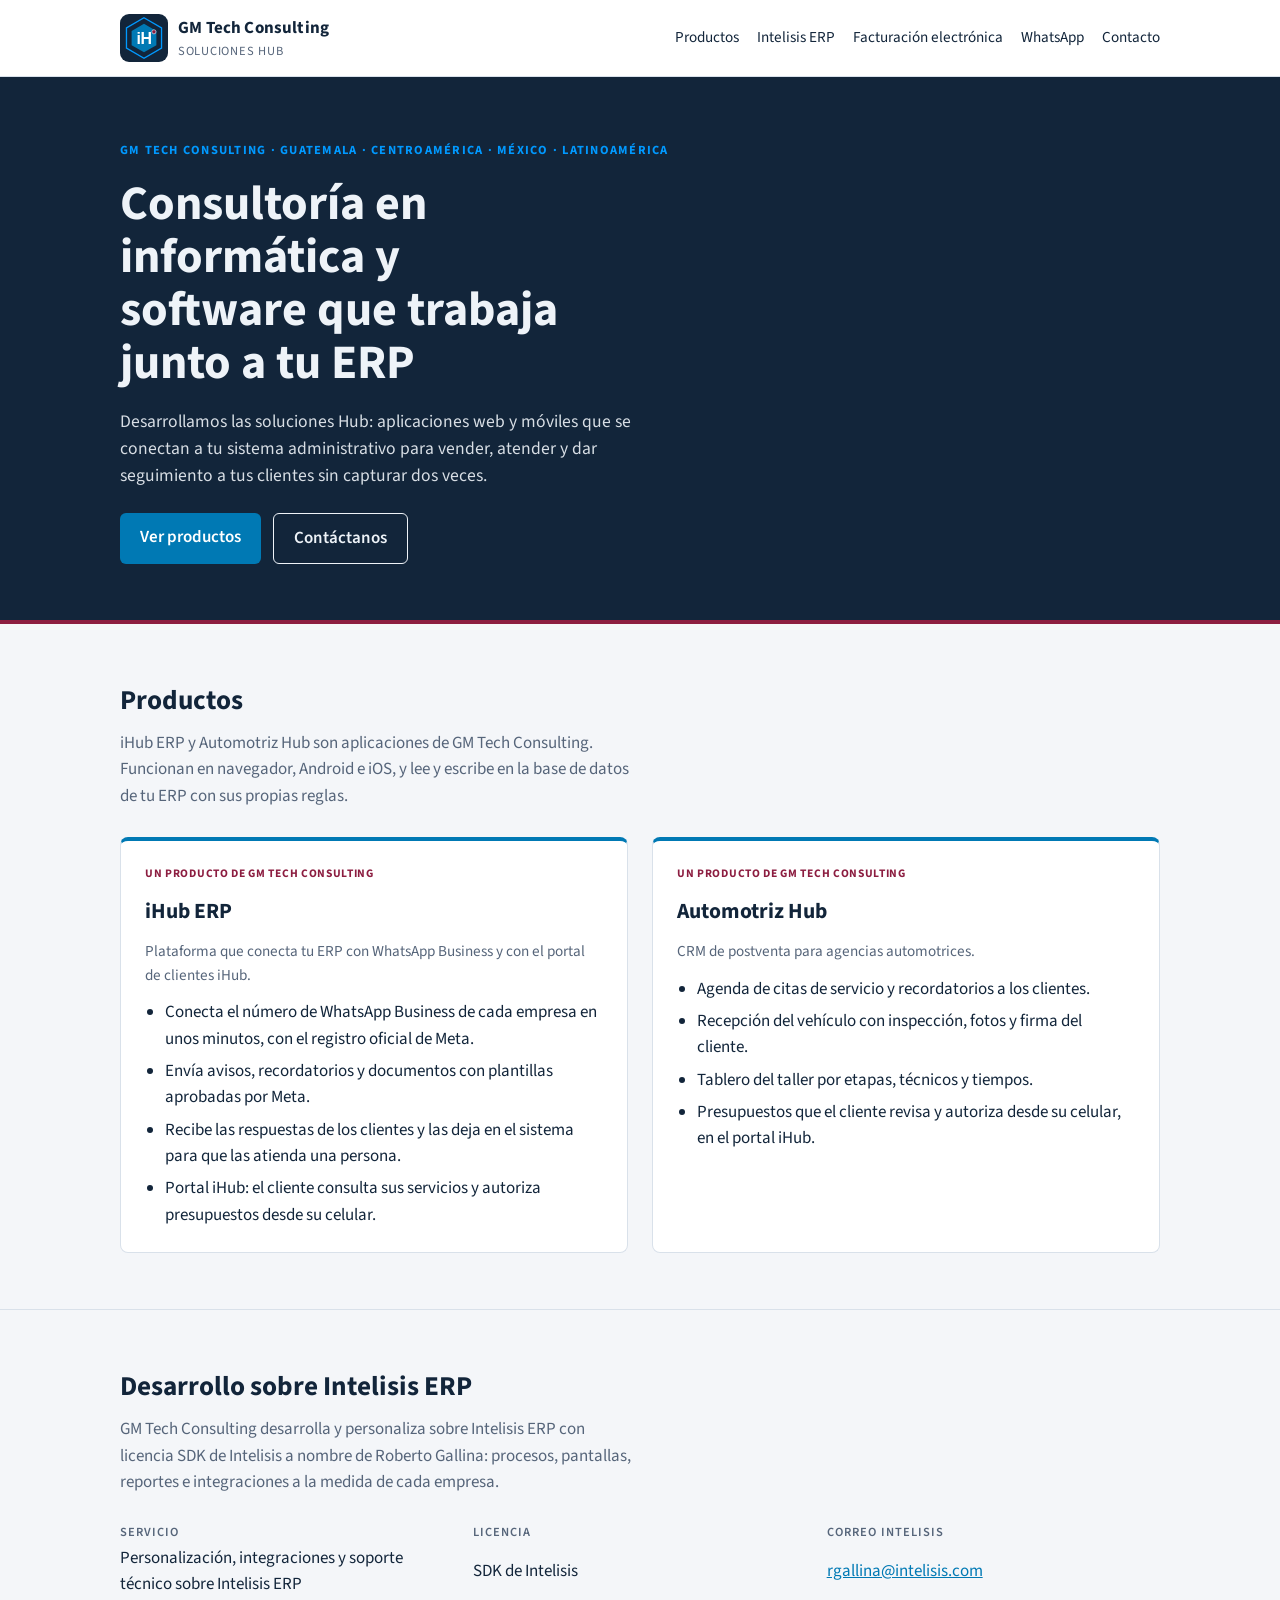
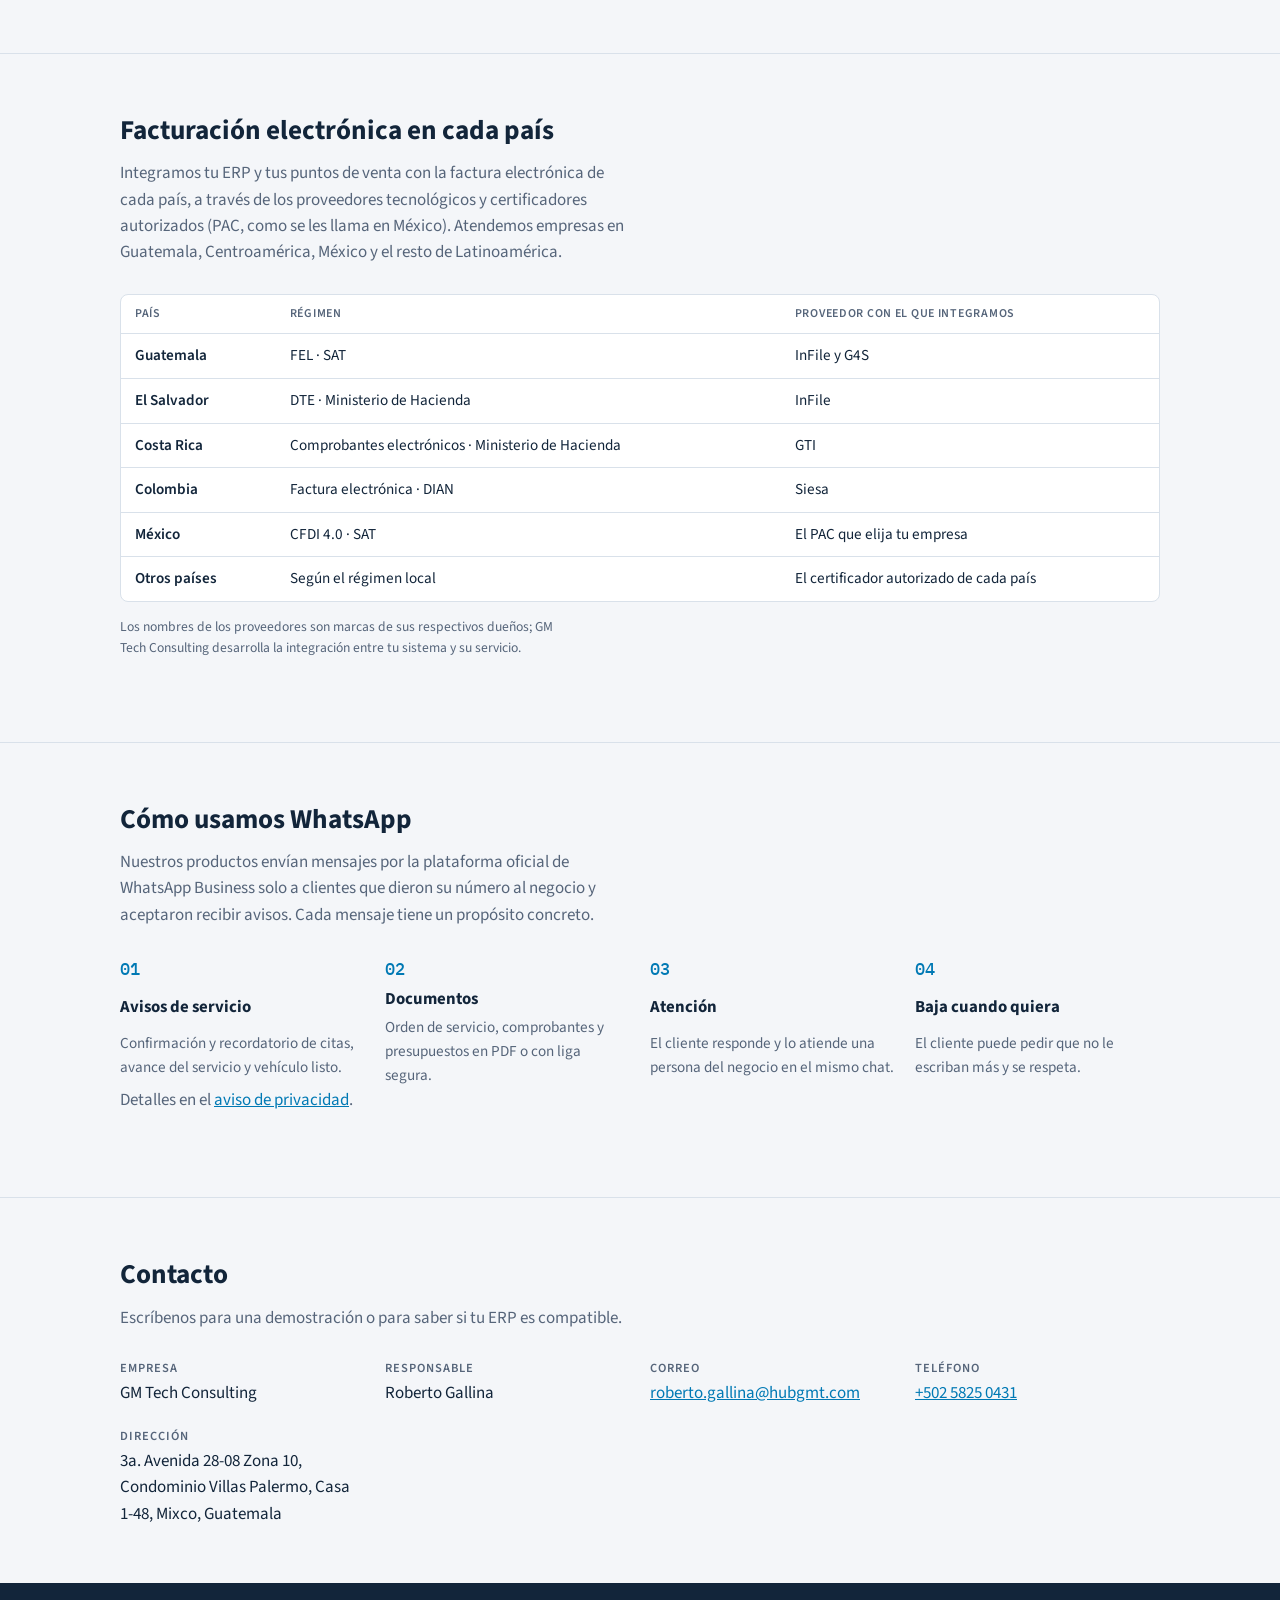
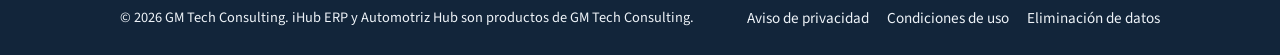
==== commit 1763ea8f: "Logo del encabezado más grande" ====
--- a/index.html
+++ b/index.html
@@ -15,7 +15,7 @@
 <header class="barra">
   <div class="ancho">
     <a class="marca" href="./">
-      <img src="favicon.svg" width="34" height="34" alt="" aria-hidden="true">
+      <img src="favicon.svg" width="48" height="48" alt="" aria-hidden="true">
       <span>GM Tech Consulting<small>Soluciones Hub</small></span>
     </a>
     <nav aria-label="Principal">
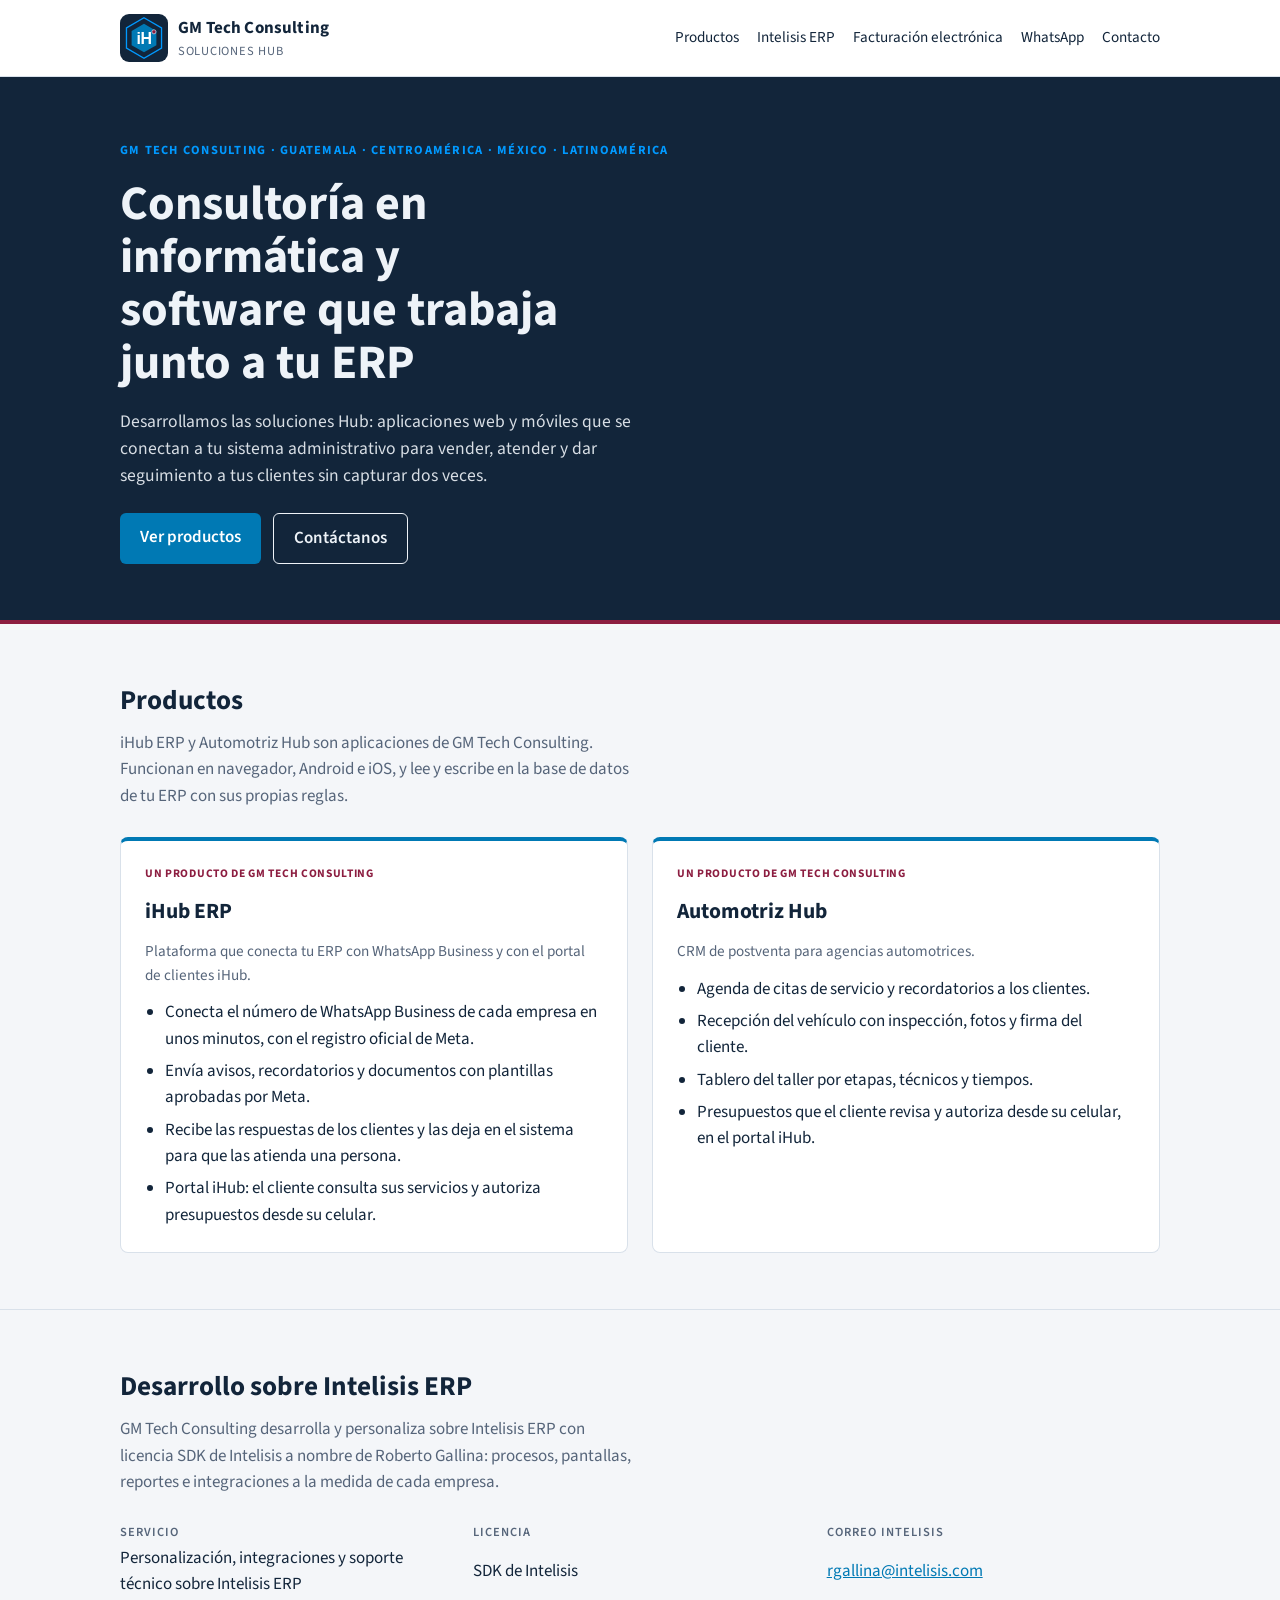
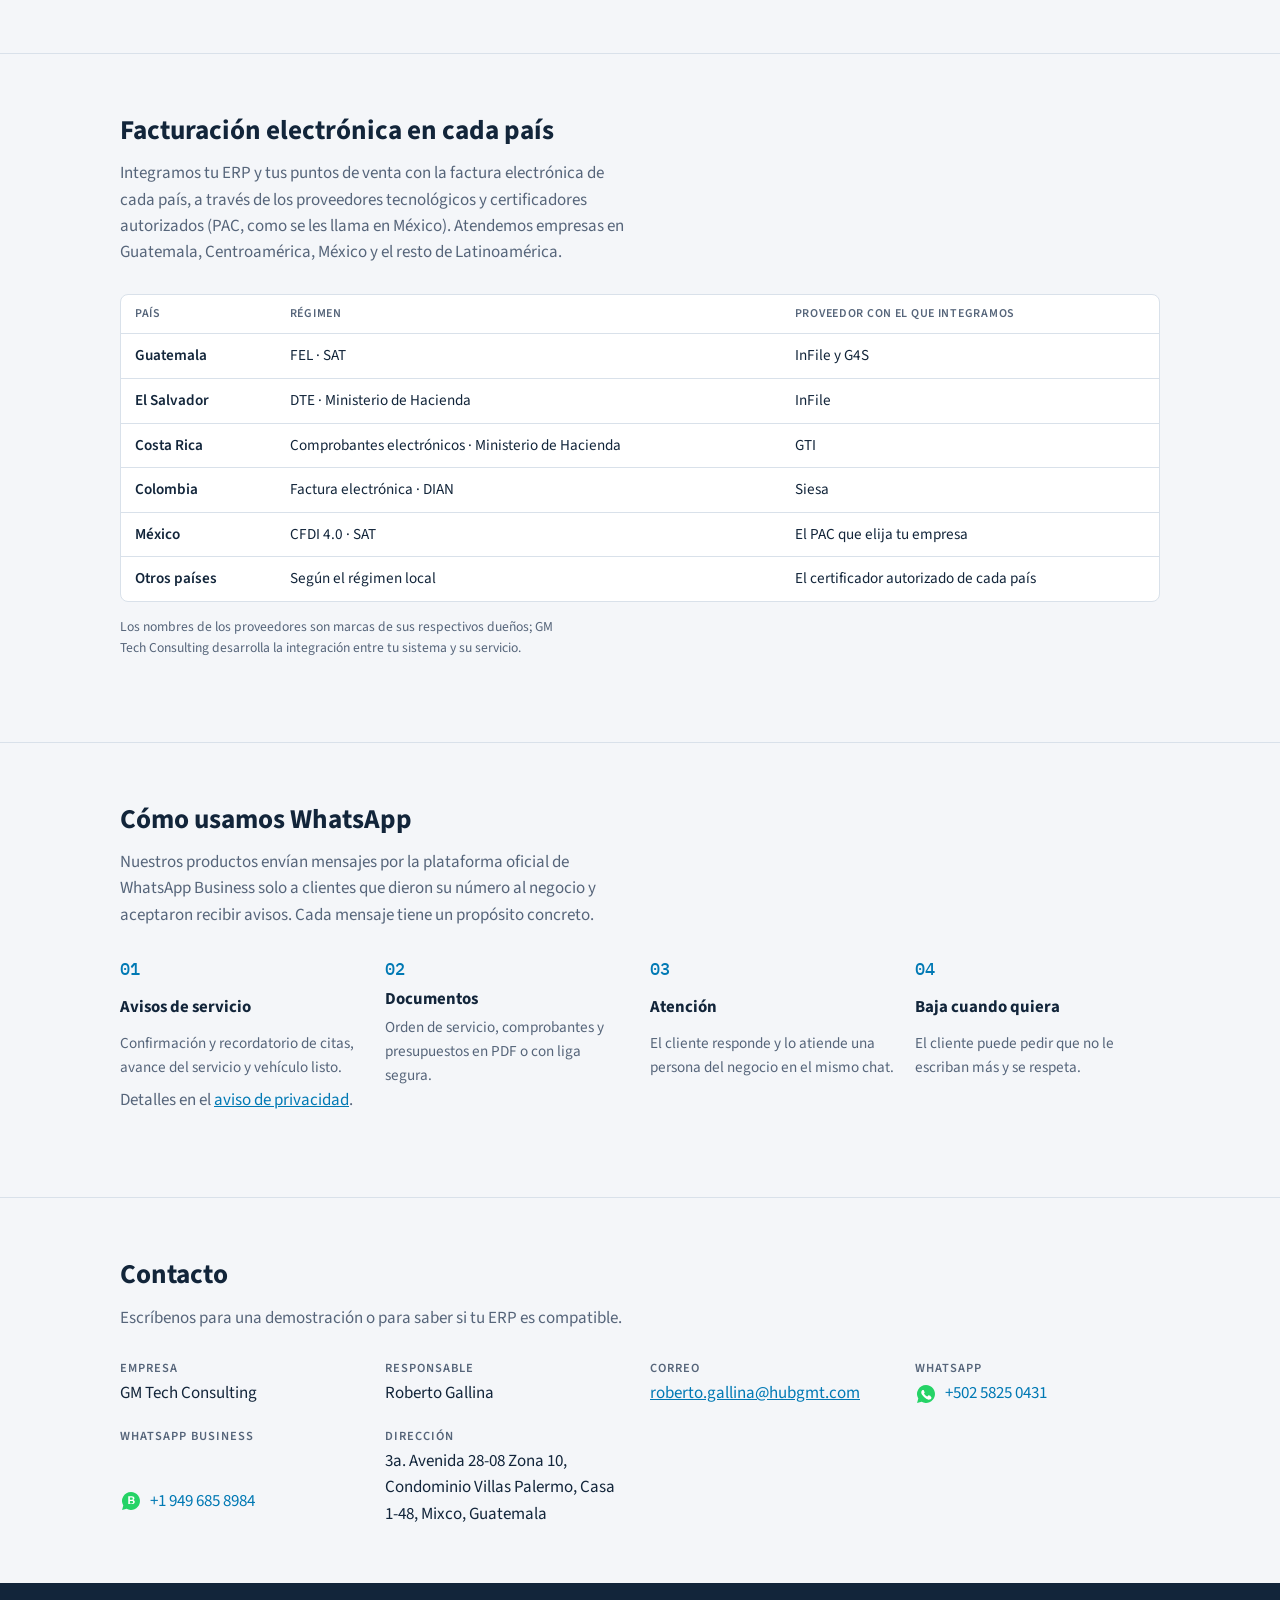
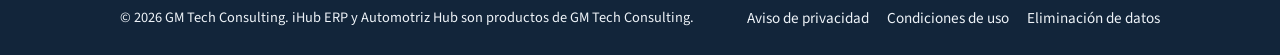
==== commit 2d93ad95: "Contacto: WhatsApp (+502) y WhatsApp Business (+1 949) con sus íconos" ====
--- a/index.html
+++ b/index.html
@@ -125,7 +125,8 @@
         <div class="dato"><b>Empresa</b><span>GM Tech Consulting</span></div>
         <div class="dato"><b>Responsable</b><span>Roberto Gallina</span></div>
         <div class="dato"><b>Correo</b><a href="mailto:roberto.gallina@hubgmt.com">roberto.gallina@hubgmt.com</a></div>
-        <div class="dato"><b>Teléfono</b><a href="tel:+50258250431">+502 5825 0431</a></div>
+        <div class="dato"><b>WhatsApp</b><a class="wa-liga" href="https://wa.me/50258250431" target="_blank" rel="noopener"><svg class="wa" viewBox="0 0 32 32" width="22" height="22" aria-hidden="true"><path fill="#25D366" d="M16 3a13 13 0 0 0-11.2 19.6L3 29l6.6-1.7A13 13 0 1 0 16 3z"/><path fill="#fff" d="M22.6 18.9c-.4-.2-2.1-1-2.4-1.1-.3-.1-.6-.2-.8.2l-1.1 1.4c-.2.2-.4.3-.8.1a8.8 8.8 0 0 1-4.4-3.8c-.3-.6.3-.5.9-1.7.1-.2 0-.4 0-.6l-1.1-2.6c-.3-.7-.6-.6-.8-.6h-.7a1.3 1.3 0 0 0-1 .5 4.1 4.1 0 0 0-1.3 3.1 7.2 7.2 0 0 0 1.5 3.8 16.4 16.4 0 0 0 6.3 5.6c2.3 1 3.2 1.1 4.4.9a3.7 3.7 0 0 0 2.4-1.7 3 3 0 0 0 .2-1.7c-.1-.1-.3-.2-.7-.4z"/></svg>+502 5825 0431</a></div>
+        <div class="dato"><b>WhatsApp Business</b><a class="wa-liga" href="https://wa.me/19496858984" target="_blank" rel="noopener"><svg class="wa" viewBox="0 0 32 32" width="22" height="22" aria-hidden="true"><path fill="#25D366" d="M16 3a13 13 0 0 0-11.2 19.6L3 29l6.6-1.7A13 13 0 1 0 16 3z"/><path fill="#fff" d="M12 9h5.2c2.4 0 3.8 1.2 3.8 3 0 1.2-.7 2.1-1.7 2.4 1.4.3 2.2 1.3 2.2 2.7 0 2.1-1.6 3.4-4.2 3.4H12V9zm2.4 2v3.2h2.5c1.1 0 1.7-.6 1.7-1.6s-.6-1.6-1.7-1.6h-2.5zm0 5.1v3.4h2.8c1.2 0 1.9-.6 1.9-1.7s-.7-1.7-1.9-1.7h-2.8z"/></svg>+1 949 685 8984</a></div>
         <div class="dato"><b>Dirección</b><span>3a. Avenida 28-08 Zona 10, Condominio Villas Palermo, Casa 1-48, Mixco, Guatemala</span></div>
       </div>
     </div>
--- a/estilos.css
+++ b/estilos.css
@@ -79,3 +79,5 @@
 .tabla th{font-size:.75rem;letter-spacing:.06em;text-transform:uppercase;color:var(--suave);font-weight:600}
 .tabla td:first-child{font-weight:600}
 .nota-pie{font-size:.85rem;margin-top:14px}
+.wa-liga{display:inline-flex;align-items:center;gap:8px;text-decoration:none}
+.wa{flex:none}
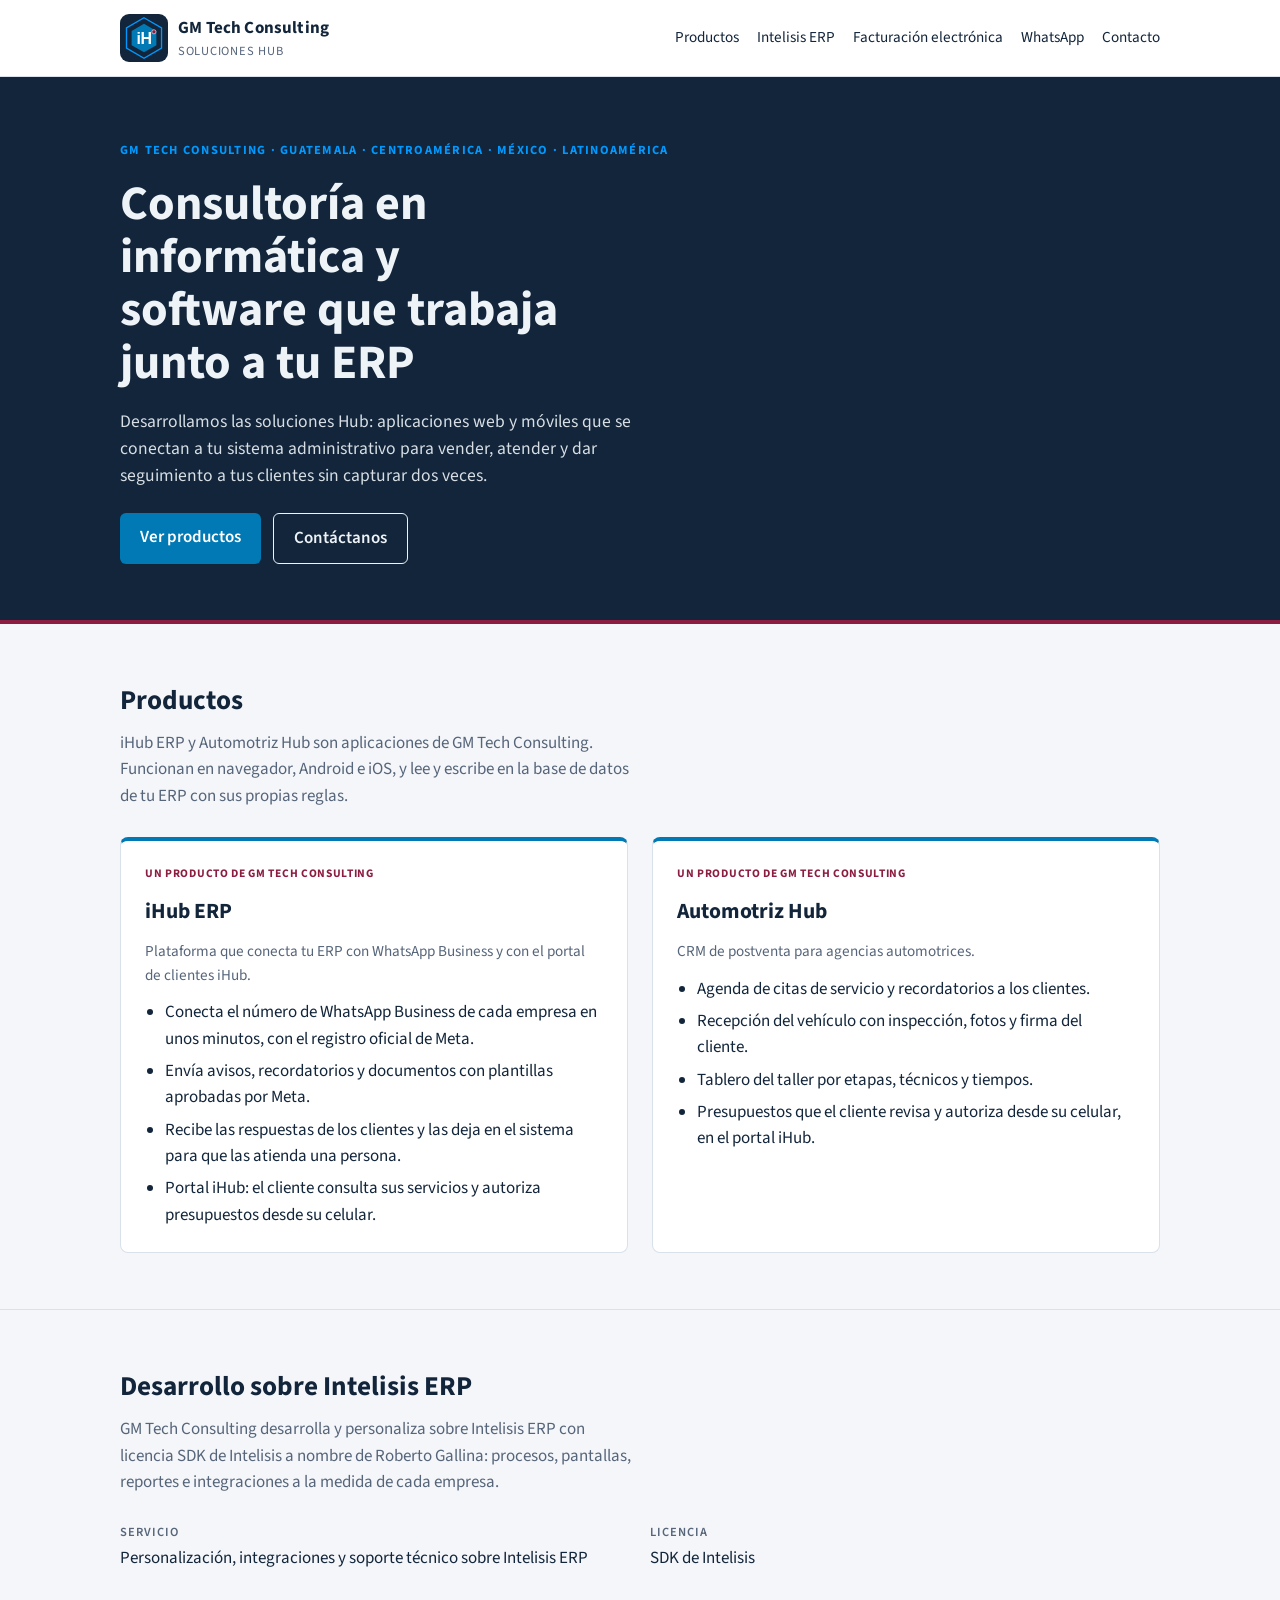
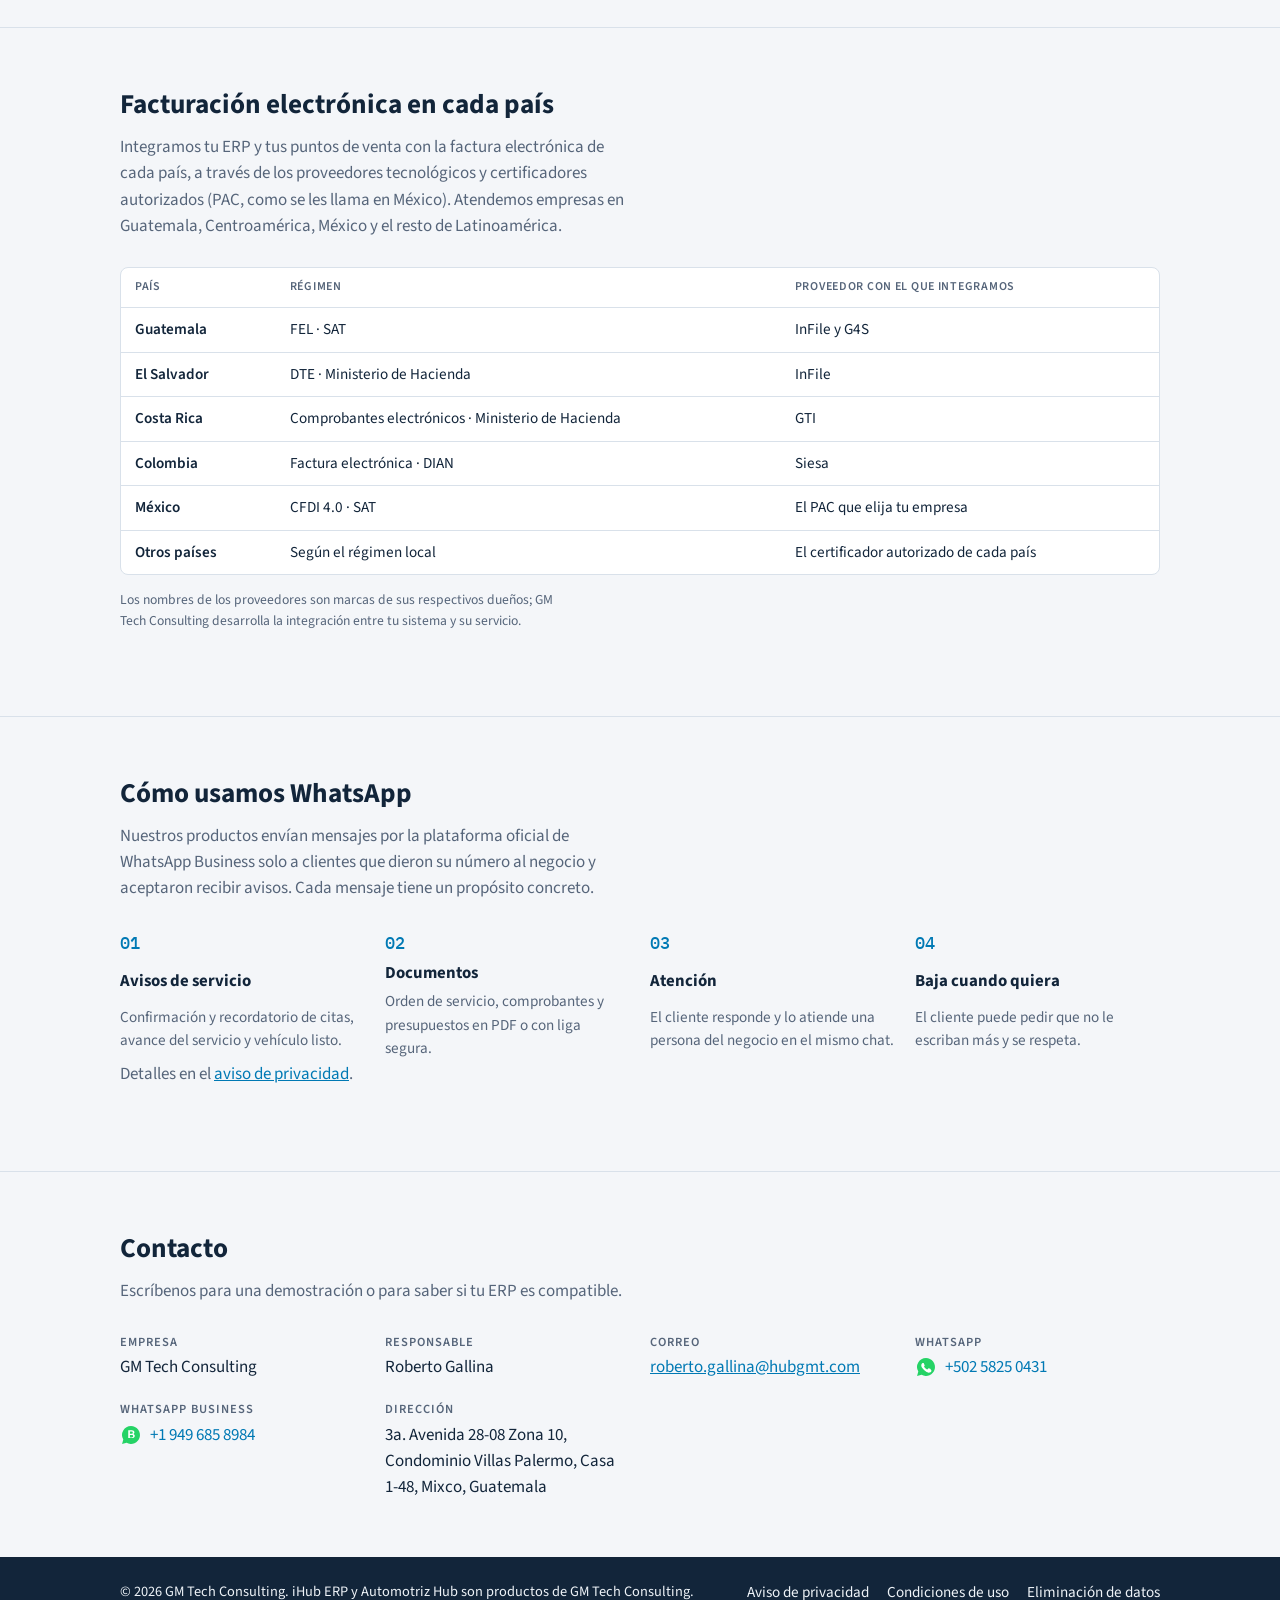
==== commit 2075058f: "Quitar correo de Intelisis del sitio" ====
--- a/index.html
+++ b/index.html
@@ -79,7 +79,6 @@
       <div class="contacto">
         <div class="dato"><b>Servicio</b><span>Personalización, integraciones y soporte técnico sobre Intelisis ERP</span></div>
         <div class="dato"><b>Licencia</b><span>SDK de Intelisis</span></div>
-        <div class="dato"><b>Correo Intelisis</b><a href="mailto:rgallina@intelisis.com">rgallina@intelisis.com</a></div>
       </div>
     </div>
   </section>
--- a/estilos.css
+++ b/estilos.css
@@ -81,3 +81,4 @@
 .nota-pie{font-size:.85rem;margin-top:14px}
 .wa-liga{display:inline-flex;align-items:center;gap:8px;text-decoration:none}
 .wa{flex:none}
+.dato{align-content:start;justify-items:start}
